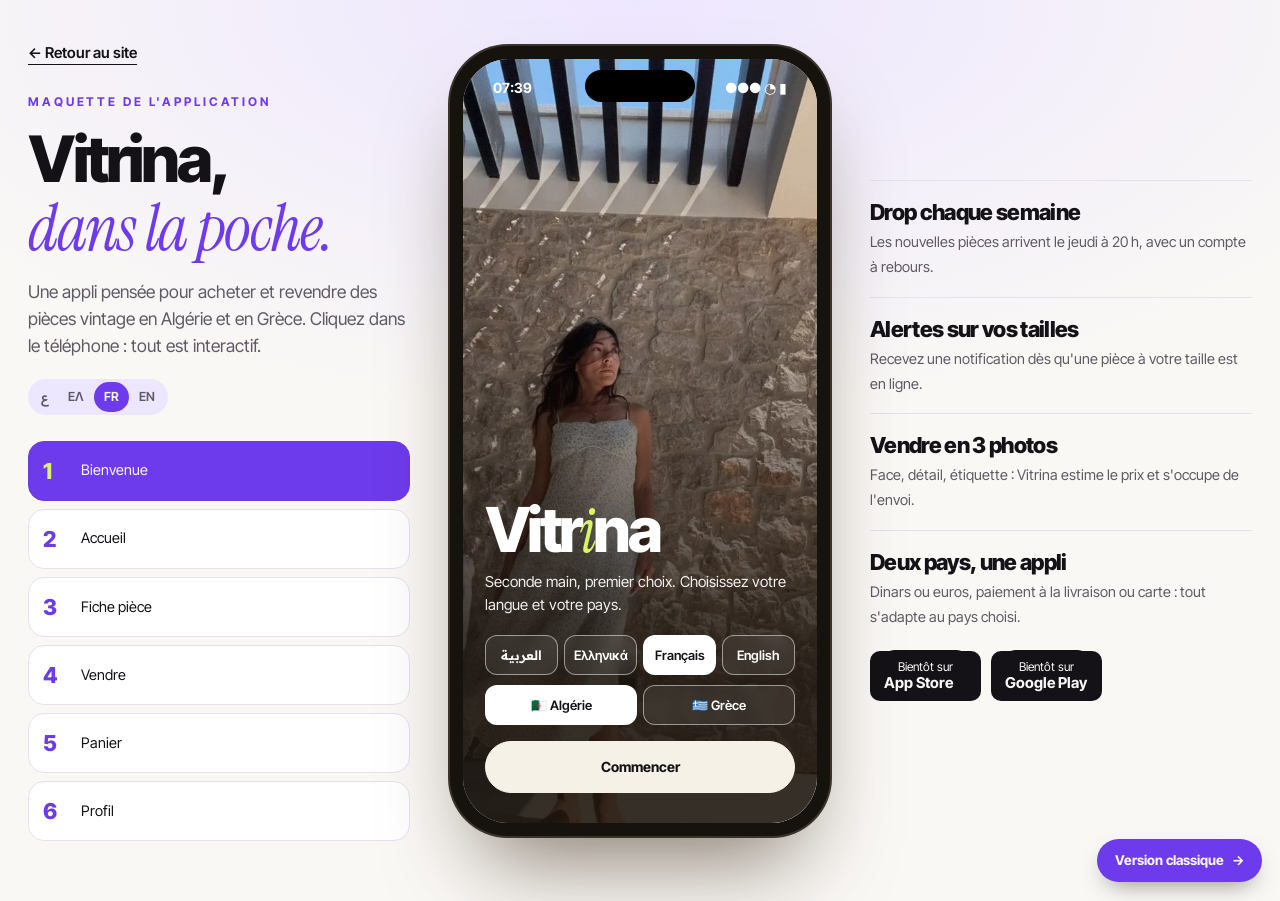
==== moderne/app.html @ cbef9b23 "Vitrina : version moderne (/moderne) + bouton de bascule entre les versions Co-Authored-By: Claude O" ====
<!doctype html>
<html lang="fr"><head><meta charset="utf-8"><meta name="viewport" content="width=device-width,initial-scale=1">
<title>Vitrina</title><meta name="robots" content="noindex,nofollow">
<link rel="icon" href="../img/favicon.svg">
<link rel="preconnect" href="https://fonts.googleapis.com"><link rel="preconnect" href="https://fonts.gstatic.com" crossorigin>
<link href="https://fonts.googleapis.com/css2?family=Inter+Tight:ital,wght@0,400..800;1,400..800&family=Instrument+Serif:ital@0;1&family=Readex+Pro:wght@300..700&family=EB+Garamond:ital,wght@0,400..600;1,400..600&family=Manrope:wght@400..700&family=IBM+Plex+Sans+Arabic:wght@400;500;600;700&family=Noto+Naskh+Arabic:wght@400..600&display=swap" rel="stylesheet">
<link rel="stylesheet" href="../assets/style.css"><link rel="stylesheet" href="../assets/app.css"><link rel="stylesheet" href="../assets/v2-app.css">
</head><body data-base="../">
<div class="appage">
 <div class="side">
  <a href="index.html" class="link" data-a="back_site"></a>
  <div class="kicker" style="margin-top:28px" data-a="t_kick"></div>
  <h1><span data-a="t_h1a"></span><br><em data-a="t_h1b"></em></h1>
  <p class="lead" data-a="t_sub"></p>
  <div class="seg lgs" style="display:inline-flex;margin-top:20px"><button data-l="ar">ع</button><button data-l="el">ΕΛ</button><button data-l="fr">FR</button><button data-l="en">EN</button></div>
  <div class="screens" id="scrlist"></div>
 </div>
 <div class="phone"><div class="scr2"><div class="sbar" id="sbar"><span id="clk">20:14</span><span>●●● ◔ ▮</span></div><div class="view" id="view"></div><div class="tabs" id="tabs"></div></div></div>
 <div class="side right">
  <ul class="feat">
   <li><b data-a="f1"></b><span data-a="f1d"></span></li>
   <li><b data-a="f2"></b><span data-a="f2d"></span></li>
   <li><b data-a="f3"></b><span data-a="f3d"></span></li>
   <li><b data-a="f4"></b><span data-a="f4d"></span></li>
  </ul>
  <div class="store"><span><span data-a="soon"></span><b>App Store</b></span><span><span data-a="soon"></span><b>Google Play</b></span></div>
 </div>
</div>
<a class="vswitch" href="../app.html">Version classique <span class="arrow">→</span></a>
<script src="../assets/produits.js"></script><script src="../assets/i18n.js"></script><script src="../assets/app.js"></script>
</body></html>
---- assets/style.css ----
:root{
  --paper:#F6F1E7; --paper2:#EFE7D8; --card:#FBF8F2; --ink:#221C17; --ink2:#5B5148; --line:#D8CCB8;
  --olive:#4C5B33; --olive2:#6E7F4E; --bord:#7B2333; --bord2:#9C3446; --blush:#EAD2C8; --tape:rgba(232,220,196,.82);
  --serif:"EB Garamond", "Noto Naskh Arabic", Georgia, serif;
  --sans:"Manrope", "IBM Plex Sans Arabic", system-ui, sans-serif;
  --r:4px;
}
*{box-sizing:border-box;margin:0;padding:0}
html{scroll-behavior:smooth}
body{background:var(--paper);color:var(--ink);font-family:var(--sans);font-size:16px;line-height:1.55;-webkit-font-smoothing:antialiased;overflow-x:hidden}
html[lang=ar] body{--serif:"Noto Naskh Arabic","EB Garamond",serif;--sans:"IBM Plex Sans Arabic","Manrope",sans-serif;font-size:17px}
img{display:block;max-width:100%;-webkit-user-drag:none;user-select:none}
a{color:inherit;text-decoration:none}
button,input,select,textarea{font:inherit;color:inherit}
.wrap{max-width:1240px;margin:0 auto;padding:0 28px}
@media(max-width:640px){.wrap{padding:0 16px}}

/* grain */
body:before{content:"";position:fixed;inset:0;pointer-events:none;z-index:100;opacity:.35;mix-blend-mode:multiply;
background-image:url("data:image/svg+xml,%3Csvg xmlns='http://www.w3.org/2000/svg' width='140' height='140'%3E%3Cfilter id='n'%3E%3CfeTurbulence type='fractalNoise' baseFrequency='.9' numOctaves='2' stitchTiles='stitch'/%3E%3CfeColorMatrix values='0 0 0 0 .45 0 0 0 0 .38 0 0 0 0 .3 0 0 0 .09 0'/%3E%3C/filter%3E%3Crect width='100%25' height='100%25' filter='url(%23n)'/%3E%3C/svg%3E")}

/* ---------- top bar ---------- */
.ribbon{background:var(--olive);color:#F3EEDF;font-size:12.5px;letter-spacing:.06em;text-align:center;padding:7px 12px}
.ribbon b{font-weight:600}
header.top{position:sticky;top:0;z-index:50;background:rgba(246,241,231,.94);backdrop-filter:blur(10px);border-bottom:1px solid var(--line)}
.top .wrap{display:flex;align-items:center;gap:22px;height:72px}
.logo{display:flex;flex-direction:column;line-height:1}
.logo .w{font-family:"EB Garamond",serif;font-style:italic;font-size:34px;letter-spacing:-.01em;color:var(--ink)}
.logo .w i{color:var(--bord);font-style:italic}
.logo .s{font-size:9.5px;letter-spacing:.32em;text-transform:uppercase;color:var(--ink2);margin-top:3px;font-family:"Manrope",sans-serif}
nav.main{display:flex;gap:26px;margin-inline-start:18px}
nav.main a{font-size:14.5px;font-weight:500;position:relative;padding:4px 0}
nav.main a.on:after,nav.main a:hover:after{content:"";position:absolute;left:0;right:0;bottom:-2px;height:1.5px;background:var(--bord)}
.tools{margin-inline-start:auto;display:flex;align-items:center;gap:10px}
.seg{display:flex;border:1px solid var(--line);border-radius:99px;padding:3px;background:var(--card)}
.seg button{border:0;background:none;padding:5px 10px;border-radius:99px;font-size:12.5px;font-weight:600;cursor:pointer;color:var(--ink2);white-space:nowrap}
.seg button.on{background:var(--ink);color:var(--paper)}
.cartbtn{position:relative;display:flex;align-items:center;gap:8px;border:1px solid var(--ink);border-radius:99px;padding:8px 14px;font-size:14px;font-weight:600}
.cartbtn .n{background:var(--bord);color:#fff;min-width:20px;height:20px;border-radius:99px;font-size:11.5px;display:grid;place-items:center;padding:0 5px}
.burger{display:none;background:none;border:0;width:40px;height:40px;cursor:pointer}
.burger span{display:block;height:1.5px;background:var(--ink);margin:6px 8px}
@media(max-width:980px){
  nav.main{display:none;position:absolute;top:72px;left:0;right:0;background:var(--paper);flex-direction:column;gap:0;margin:0;border-bottom:1px solid var(--line)}
  nav.main.open{display:flex}
  nav.main a{padding:14px 28px;border-top:1px solid var(--line)}
  nav.main a:after{display:none}
  .burger{display:block}
  .tools .seg.lang{display:none}
}
@media(max-width:640px){
  .top .wrap{gap:8px;height:64px}
  nav.main{top:64px}
  .logo .w{font-size:28px}
  .logo .s{display:none}
  .cartbtn .lbl{display:none}
  .cartbtn{padding:7px 10px}
  .seg button{padding:5px 8px}
}
.langbar{display:none}
@media(max-width:980px){.langbar{display:flex;justify-content:center;gap:6px;padding:10px;border-bottom:1px solid var(--line);background:var(--paper2)}}

/* ---------- type ---------- */
.kicker{font-size:12px;letter-spacing:.24em;text-transform:uppercase;color:var(--olive);font-weight:700}
html[lang=ar] .kicker{letter-spacing:0;font-size:14px}
h1,h2,h3{font-family:var(--serif);font-weight:500;letter-spacing:-.015em;line-height:1.05}
h2{font-size:clamp(34px,4.6vw,56px)}
h2 em,h1 em{font-style:italic;color:var(--bord)}
.lead{color:var(--ink2);font-size:17.5px;max-width:56ch}
.btn{display:inline-flex;align-items:center;gap:10px;background:var(--ink);color:var(--paper);border:1px solid var(--ink);padding:14px 24px;border-radius:99px;font-weight:600;font-size:15px;cursor:pointer;transition:.25s}
.btn:hover{background:var(--bord);border-color:var(--bord)}
.btn.ghost{background:transparent;color:var(--ink)}
.btn.ghost:hover{background:var(--ink);color:var(--paper)}
.btn.olive{background:var(--olive);border-color:var(--olive)}
.arrow{display:inline-block;transition:.25s}
html[dir=rtl] .arrow{transform:scaleX(-1)}
.btn:hover .arrow{translate:4px 0}
html[dir=rtl] .btn:hover .arrow{translate:-4px 0}

/* ---------- hero ---------- */
.hero{padding:56px 0 40px;position:relative}
.hero .wrap{display:grid;grid-template-columns:1.05fr 1fr;gap:40px;align-items:center}
.hero h1{font-size:clamp(52px,7.4vw,104px);margin:18px 0 22px}
.hero h1 .l2{display:block;font-style:italic;color:var(--bord);padding-inline-start:.6em}
.hero .lead{margin-bottom:30px}
.hero .ctas{display:flex;gap:12px;flex-wrap:wrap}
.stats{display:flex;gap:34px;margin-top:44px;padding-top:24px;border-top:1px solid var(--line)}
.stats b{font-family:var(--serif);font-size:38px;font-weight:500;display:block;line-height:1}
.stats span{font-size:13px;color:var(--ink2)}
.collage{position:relative;height:620px}
.ph{position:absolute;background:#fff;padding:10px 10px 38px;box-shadow:0 18px 40px -18px rgba(60,40,20,.45);transition:transform .6s cubic-bezier(.2,.7,.2,1)}
.ph img{width:100%;height:100%;object-fit:cover}
.ph .cap{position:absolute;bottom:9px;left:12px;right:12px;font-family:"EB Garamond",serif;font-style:italic;font-size:17px;color:var(--ink2)}
.ph:before{content:"";position:absolute;top:-12px;left:50%;width:92px;height:26px;margin-left:-46px;background:var(--tape);transform:rotate(-3deg);box-shadow:0 1px 2px rgba(0,0,0,.08)}
.ph.a{width:56%;height:78%;left:4%;top:4%;transform:rotate(-4deg);z-index:2}
.ph.b{width:46%;height:60%;right:0;top:0;transform:rotate(5deg)}
.ph.c{width:44%;height:52%;right:8%;bottom:0;transform:rotate(-2deg);z-index:3}
.collage:hover .ph.a{transform:rotate(-6deg) translateY(-6px)}
.collage:hover .ph.b{transform:rotate(7deg) translateX(6px)}
.stamp{position:absolute;left:46%;bottom:6%;z-index:4;width:118px;height:118px;border-radius:50%;background:var(--bord);color:#F6EADF;display:grid;place-items:center;text-align:center;font-family:"EB Garamond",serif;font-style:italic;font-size:17px;line-height:1.1;transform:rotate(-12deg);animation:spin 18s linear infinite}
@keyframes spin{to{transform:rotate(348deg)}}
@media(max-width:900px){
  .hero .wrap{grid-template-columns:1fr}
  .collage{height:440px;order:-1}
  .stats{gap:20px}
  .stats b{font-size:30px}
}
@media(max-width:520px){.collage{height:360px}.stamp{width:90px;height:90px;font-size:14px}}

/* marquee */
.marquee{border-block:1px solid var(--ink);overflow:hidden;background:var(--paper2);direction:ltr}
.marquee .t{display:flex;gap:46px;white-space:nowrap;padding:14px 0;animation:mq 34s linear infinite;width:max-content;font-family:"EB Garamond",serif;font-size:24px;font-style:italic}
.marquee .t span:nth-child(even){color:var(--bord)}
@keyframes mq{to{transform:translateX(-50%)}}

/* sections */
section.s{padding:84px 0}
.shead{display:flex;align-items:end;justify-content:space-between;gap:20px;margin-bottom:36px;flex-wrap:wrap}
.shead .kicker{margin-bottom:10px}
.link{font-weight:600;border-bottom:1.5px solid var(--ink);padding-bottom:2px;font-size:15px}
.link:hover{color:var(--bord);border-color:var(--bord)}

/* products */
.grid{display:grid;grid-template-columns:repeat(4,1fr);gap:28px 22px}
@media(max-width:1000px){.grid{grid-template-columns:repeat(3,1fr)}}
@media(max-width:700px){.grid{grid-template-columns:repeat(2,1fr);gap:22px 12px}.pc .meta{flex-direction:column;gap:2px}.pc .pr{font-size:18px}.pc h3{font-size:14px}}
.pc{display:block;position:relative}
.pc .im{aspect-ratio:3/4;overflow:hidden;background:var(--paper2);border-radius:var(--r);position:relative}
.pc .im img{width:100%;height:100%;object-fit:cover;transition:transform .8s cubic-bezier(.2,.7,.2,1)}
.pc:hover .im img{transform:scale(1.045)}
.pc .tag{position:absolute;top:10px;inset-inline-start:10px;background:var(--card);font-size:11px;font-weight:700;letter-spacing:.08em;text-transform:uppercase;padding:5px 9px;border-radius:99px}
html[lang=ar] .pc .tag{letter-spacing:0}
.pc .tag.n{background:var(--olive);color:#fff}
.pc .quick{position:absolute;bottom:10px;inset-inline-end:10px;width:40px;height:40px;border-radius:50%;background:var(--ink);color:#fff;border:0;display:grid;place-items:center;font-size:20px;cursor:pointer;opacity:0;transform:translateY(8px);transition:.3s}
.pc:hover .quick{opacity:1;transform:none}
@media(hover:none){.pc .quick{opacity:1;transform:none}}
.pc .quick.ok{background:var(--olive)}
.pc .meta{display:flex;justify-content:space-between;gap:10px;margin-top:12px;align-items:baseline}
.pc h3{font-family:var(--sans);font-weight:500;font-size:15px;line-height:1.3;letter-spacing:0}
.pc .sz{font-size:12.5px;color:var(--ink2);margin-top:3px}
.pc .pr{font-family:var(--serif);font-size:20px;white-space:nowrap;font-weight:500}
.pc.sold .im:after{content:attr(data-sold);position:absolute;inset:0;background:rgba(246,241,231,.6);display:grid;place-items:center;font-family:var(--serif);font-size:26px;font-style:italic}

/* categories */
.cats{display:grid;grid-template-columns:repeat(5,1fr);gap:14px}
.cat{position:relative;aspect-ratio:3/4.2;overflow:hidden;border-radius:var(--r);display:block}
.cat img{width:100%;height:100%;object-fit:cover;transition:transform .8s}
.cat:hover img{transform:scale(1.06)}
.cat:after{content:"";position:absolute;inset:0;background:linear-gradient(180deg,transparent 45%,rgba(25,18,12,.68))}
.cat span{position:absolute;bottom:16px;left:16px;right:16px;z-index:2;color:#fff;font-family:var(--serif);font-size:25px;line-height:1.05}
.cat small{display:block;font-family:var(--sans);font-size:12px;opacity:.85;margin-top:4px}
@media(max-width:900px){.cats{grid-template-columns:repeat(3,1fr)}}
@media(max-width:560px){.cats{grid-template-columns:repeat(2,1fr)}.cat span{font-size:21px}}

/* how */
.how{background:var(--card);border-block:1px solid var(--line)}
.steps{display:grid;grid-template-columns:repeat(3,1fr);gap:0}
.step{padding:30px 30px 34px;border-inline-start:1px solid var(--line)}
.step:first-child{border:0}
.step .no{font-family:"EB Garamond",serif;font-style:italic;font-size:64px;color:var(--bord);line-height:.9}
.step h3{font-size:28px;margin:16px 0 10px}
.step p{color:var(--ink2);font-size:15.5px}
@media(max-width:800px){.steps{grid-template-columns:1fr}.step{border:0;border-top:1px solid var(--line);padding:26px 0}.step:first-child{border:0}}

/* two shores */
.shores{display:grid;grid-template-columns:1fr 1fr;gap:20px;margin-top:40px}
.shore{border:1px solid var(--ink);border-radius:var(--r);padding:30px;display:flex;flex-direction:column;gap:12px;position:relative;overflow:hidden;background:var(--card);cursor:pointer;transition:.3s;text-align:start}
.shore:hover{transform:translateY(-3px);box-shadow:0 14px 30px -16px rgba(60,40,20,.4)}
.shore .fl{font-size:44px;line-height:1}
.shore h3{font-size:40px}
.shore p{color:var(--ink2)}
.shore.on{background:var(--ink);color:var(--paper)}
.shore.on p{color:#CFC5B5}
.shore .pick{margin-top:auto;font-weight:700;font-size:14px}
@media(max-width:700px){.shores{grid-template-columns:1fr}.shore h3{font-size:32px}}

/* editorial band */
.band{display:grid;grid-template-columns:1fr 1fr;min-height:560px;background:var(--olive);color:#F3EEDF}
.band .im{position:relative;overflow:hidden}
.band .im img{width:100%;height:100%;object-fit:cover}
.band .tx{padding:70px 64px;display:flex;flex-direction:column;justify-content:center;gap:20px}
.band .kicker{color:#CBD6AE}
.band h2 em{color:#F0C9B7}
.band .lead{color:#E3E2CF}
.band .btn{background:#F3EEDF;color:var(--ink);border-color:#F3EEDF;align-self:flex-start}
.band .btn:hover{background:var(--bord);color:#fff;border-color:var(--bord)}
@media(max-width:860px){.band{grid-template-columns:1fr}.band .im{height:420px}.band .tx{padding:44px 20px}}

/* app teaser */
.appt{display:grid;grid-template-columns:1.1fr .9fr;gap:40px;align-items:center}
.phones{position:relative;height:560px}
.mini{position:absolute;width:250px;height:520px;border-radius:40px;background:#1c1915;padding:10px;box-shadow:0 30px 60px -24px rgba(40,25,10,.55)}
.mini .scr{width:100%;height:100%;border-radius:31px;overflow:hidden;background:var(--paper);position:relative}
.mini.one{left:6%;top:30px;transform:rotate(-6deg)}
.mini.two{left:42%;top:0;transform:rotate(5deg)}
.mini .scr img{width:100%;height:62%;object-fit:cover}
.mini .bar{padding:12px 14px}
.mini .bar b{font-family:"EB Garamond",serif;font-style:italic;font-size:24px}
.mini .bar p{font-size:11px;color:var(--ink2)}
.mini .chip{display:inline-block;background:var(--bord);color:#fff;font-size:10px;padding:4px 8px;border-radius:99px;margin-top:8px}
@media(max-width:900px){.appt{grid-template-columns:1fr}.phones{height:460px;order:-1}.mini{width:200px;height:420px}.mini.two{left:44%}}
@media(max-width:480px){.mini{width:170px;height:360px}.mini.one{left:0}.mini.two{left:40%}}

/* tiktok strip */
.strip{display:grid;grid-template-columns:repeat(6,1fr);gap:8px}
.strip a{aspect-ratio:9/14;overflow:hidden;border-radius:var(--r);position:relative}
.strip img{width:100%;height:100%;object-fit:cover;transition:.6s}
.strip a:hover img{transform:scale(1.06)}
.strip a:after{content:"▶";position:absolute;top:8px;inset-inline-end:10px;color:#fff;font-size:12px;text-shadow:0 1px 4px rgba(0,0,0,.5)}
@media(max-width:800px){.strip{grid-template-columns:repeat(3,1fr)}}

/* footer */
footer{background:var(--ink);color:#D9CFBF;padding:64px 0 28px;margin-top:0}
footer .cols{display:grid;grid-template-columns:1.6fr 1fr 1fr 1fr;gap:30px}
footer .logo .w{color:#F6F1E7}
footer .logo .w i{color:#E9A9A0}
footer .logo .s{color:#A99F90}
footer h4{font-size:12px;letter-spacing:.2em;text-transform:uppercase;color:#A99F90;margin-bottom:14px;font-weight:700}
html[lang=ar] footer h4{letter-spacing:0;font-size:14px}
footer ul{list-style:none;display:grid;gap:8px;font-size:15px}
footer a:hover{color:#fff}
footer .tag{margin-top:16px;max-width:36ch;font-size:15px}
footer .bot{border-top:1px solid #3d352d;margin-top:44px;padding-top:20px;display:flex;justify-content:space-between;gap:12px;font-size:13px;color:#A99F90;flex-wrap:wrap}
@media(max-width:800px){footer .cols{grid-template-columns:1fr 1fr}}

/* page head */
.phead{padding:54px 0 30px;border-bottom:1px solid var(--line)}
.phead h1{font-size:clamp(46px,6vw,80px);margin:12px 0 12px}
.crumbs{font-size:13px;color:var(--ink2)}
.crumbs a:hover{color:var(--bord)}

/* shop filters */
.shop{display:grid;grid-template-columns:240px 1fr;gap:40px;padding:36px 0 90px}
.filters{position:sticky;top:96px;align-self:start;display:grid;gap:26px}
.fg h4{font-size:12px;letter-spacing:.18em;text-transform:uppercase;margin-bottom:10px;color:var(--ink2);font-weight:700}
html[lang=ar] .fg h4{letter-spacing:0;font-size:14px}
.chips{display:flex;flex-wrap:wrap;gap:7px}
.chip{border:1px solid var(--line);background:var(--card);padding:7px 13px;border-radius:99px;font-size:13.5px;cursor:pointer;transition:.2s}
.chip:hover{border-color:var(--ink)}
.chip.on{background:var(--ink);color:var(--paper);border-color:var(--ink)}
.bar2{display:flex;justify-content:space-between;align-items:center;margin-bottom:22px;gap:12px;flex-wrap:wrap}
.bar2 .cnt{font-family:var(--serif);font-size:22px}
select.sel{border:1px solid var(--line);background:var(--card);padding:9px 14px;border-radius:99px;font-size:14px}
.empty{padding:60px 0;text-align:center;color:var(--ink2);font-family:var(--serif);font-size:24px}
@media(max-width:860px){.shop{grid-template-columns:1fr;gap:20px}.filters{position:static;display:flex;overflow-x:auto;gap:18px;padding-bottom:4px}.fg{min-width:max-content}.chips{flex-wrap:nowrap}}

/* product page */
.pp{display:grid;grid-template-columns:1.1fr .9fr;gap:56px;padding:34px 0 80px}
.gal{display:grid;gap:12px}
.gal .main{aspect-ratio:3/4;border-radius:var(--r);overflow:hidden;background:var(--paper2);cursor:zoom-in}
.gal .main img{width:100%;height:100%;object-fit:cover;transition:transform .3s}
.gal .main.z img{transform:scale(1.8);cursor:zoom-out}
.gal .th{display:flex;gap:10px}
.gal .th button{width:76px;aspect-ratio:3/4;border-radius:var(--r);overflow:hidden;border:2px solid transparent;cursor:pointer;padding:0;background:none}
.gal .th button.on{border-color:var(--ink)}
.gal .th img{width:100%;height:100%;object-fit:cover}
.info{position:sticky;top:100px;align-self:start}
.info h1{font-size:clamp(36px,4vw,54px);margin:14px 0 16px}
.info .price{font-family:var(--serif);font-size:38px;margin-bottom:22px;display:flex;align-items:baseline;gap:12px}
.info .price small{font-family:var(--sans);font-size:13px;color:var(--ink2)}
.specs{display:grid;grid-template-columns:1fr 1fr;border:1px solid var(--line);border-radius:var(--r);margin-bottom:22px;background:var(--card)}
.specs div{padding:14px 16px;border-bottom:1px solid var(--line)}
.specs div:nth-child(odd){border-inline-end:1px solid var(--line)}
.specs div:nth-last-child(-n+2){border-bottom:0}
.specs span{display:block;font-size:12px;color:var(--ink2)}
.specs b{font-weight:600}
.uniq{display:flex;align-items:center;gap:10px;font-size:14px;color:var(--bord);font-weight:600;margin-bottom:18px}
.uniq:before{content:"";width:8px;height:8px;border-radius:50%;background:var(--bord);animation:pulse 1.6s infinite}
@keyframes pulse{50%{opacity:.25}}
.info .btn{width:100%;justify-content:center;padding:17px}
.assure{list-style:none;margin-top:24px;display:grid;gap:12px;font-size:14.5px}
.assure li{display:flex;gap:12px;align-items:center}
.assure i{width:30px;height:30px;border-radius:50%;background:var(--paper2);display:grid;place-items:center;font-style:normal;flex:none}
@media(max-width:900px){.pp{grid-template-columns:1fr;gap:26px}.info{position:static}}

/* cart */
.cart{display:grid;grid-template-columns:1.2fr .8fr;gap:44px;padding:36px 0 90px}
.line{display:grid;grid-template-columns:96px 1fr auto;gap:18px;padding:18px 0;border-bottom:1px solid var(--line);align-items:center}
.line img{width:96px;aspect-ratio:3/4;object-fit:cover;border-radius:var(--r)}
.line h3{font-family:var(--sans);font-size:16px;font-weight:600;letter-spacing:0}
.line .sm{font-size:13px;color:var(--ink2)}
.line .rm{background:none;border:0;font-size:13px;text-decoration:underline;color:var(--ink2);cursor:pointer;margin-top:6px}
.line .pr{font-family:var(--serif);font-size:22px}
.sum{background:var(--card);border:1px solid var(--line);border-radius:var(--r);padding:26px;align-self:start;position:sticky;top:100px}
.sum h2{font-size:30px;margin-bottom:16px}
.row{display:flex;justify-content:space-between;padding:8px 0;font-size:15px}
.row.t{border-top:1px solid var(--line);margin-top:8px;padding-top:14px;font-family:var(--serif);font-size:26px}
.form{display:grid;gap:12px;margin-top:20px}
.form label{font-size:12.5px;font-weight:600;color:var(--ink2);display:grid;gap:5px}
.form input,.form select,.form textarea{border:1px solid var(--line);background:var(--paper);border-radius:var(--r);padding:12px 13px;font-size:15px;width:100%}
.form input:focus,.form select:focus,.form textarea:focus{outline:2px solid var(--olive);outline-offset:-1px}
.pays{display:grid;grid-template-columns:1fr 1fr;gap:8px}
.pays label{border:1px solid var(--line);border-radius:var(--r);padding:12px;display:flex;gap:8px;align-items:center;font-size:14px;color:var(--ink);cursor:pointer;background:var(--paper)}
.pays input{width:auto}
.ok{text-align:center;padding:70px 20px}
.ok .big{font-family:"EB Garamond",serif;font-style:italic;font-size:90px;color:var(--olive);line-height:1}
@media(max-width:900px){.cart{grid-template-columns:1fr}.sum{position:static}}

/* sell */
.sell{display:grid;grid-template-columns:1fr 1fr;gap:50px;padding:40px 0 90px}
.sell .im{border-radius:var(--r);overflow:hidden;aspect-ratio:4/5}
.sell .im img{width:100%;height:100%;object-fit:cover}
.drop{border:1.5px dashed var(--ink2);border-radius:var(--r);padding:20px;text-align:center;cursor:pointer;background:var(--paper);font-size:14px;color:var(--ink2)}
.prev{display:flex;gap:8px;flex-wrap:wrap;margin-top:8px}
.prev img{width:70px;height:90px;object-fit:cover;border-radius:3px}
@media(max-width:860px){.sell{grid-template-columns:1fr}}

/* reveal */
.rv{opacity:0;transform:translateY(26px);transition:opacity .9s ease,transform .9s cubic-bezier(.2,.7,.2,1)}
.rv.in{opacity:1;transform:none}
@media(prefers-reduced-motion:reduce){.rv{opacity:1;transform:none}.marquee .t,.stamp{animation:none}}

/* toast */
.toast{position:fixed;bottom:24px;left:50%;transform:translate(-50%,30px);background:var(--ink);color:var(--paper);padding:13px 20px;border-radius:99px;font-size:14px;opacity:0;transition:.35s;z-index:200;display:flex;gap:14px;align-items:center;white-space:nowrap}
.toast.on{opacity:1;transform:translate(-50%,0)}
.toast a{text-decoration:underline;font-weight:700}

.vswitch{position:fixed;bottom:18px;inset-inline-end:18px;z-index:90;background:var(--ink);color:var(--paper);padding:11px 18px;border-radius:99px;font-size:13.5px;font-weight:700;box-shadow:0 10px 24px -10px rgba(0,0,0,.5);display:flex;gap:8px;align-items:center;transition:.25s}
.vswitch:hover{background:var(--bord)}

html,body{overflow-x:clip}
@media(max-width:640px){.vswitch{bottom:12px;inset-inline-end:12px;padding:9px 14px;font-size:12px}}
---- assets/app.css ----
.appage{min-height:100vh;display:grid;grid-template-columns:1fr auto 1fr;gap:40px;align-items:center;padding:40px 28px 60px;max-width:1300px;margin:0 auto}
.appage .side h1{font-size:clamp(44px,5vw,72px);margin:14px 0 16px}
.appage .side h1 em{font-style:italic;color:var(--bord)}
.screens{display:grid;gap:8px;margin-top:26px}
.screens button{display:flex;gap:12px;align-items:center;text-align:start;border:1px solid var(--line);background:var(--card);border-radius:12px;padding:12px 14px;cursor:pointer;font-size:14.5px;transition:.2s}
.screens button b{font-family:"EB Garamond",serif;font-style:italic;font-size:22px;color:var(--bord);width:26px}
.screens button.on{background:var(--ink);color:var(--paper);border-color:var(--ink)}
.screens button.on b{color:#E9A9A0}
.feat{list-style:none;display:grid;gap:18px}
.feat li{border-top:1px solid var(--line);padding-top:14px}
.feat b{display:block;font-family:var(--serif);font-size:24px;font-weight:500}
.feat span{color:var(--ink2);font-size:14.5px}
.store{display:flex;gap:10px;margin-top:22px;flex-wrap:wrap}
.store span{background:var(--ink);color:var(--paper);border-radius:10px;padding:9px 14px;font-size:12px;line-height:1.2}
.store span b{display:block;font-size:15px}
@media(max-width:1100px){.appage{grid-template-columns:1fr;justify-items:center}.appage .side{max-width:560px;width:100%}.appage .right{order:3}}

/* phone */
.phone{width:380px;height:790px;border-radius:58px;background:#16130f;padding:13px;box-shadow:0 0 0 2px #3a332b,0 50px 90px -30px rgba(50,30,10,.6);position:relative}
.phone:before{content:"";position:absolute;top:24px;left:50%;transform:translateX(-50%);width:110px;height:32px;background:#000;border-radius:20px;z-index:20}
.scr2{width:100%;height:100%;border-radius:46px;overflow:hidden;background:var(--paper);position:relative;display:flex;flex-direction:column}
@media(max-width:420px){.phone{width:340px;height:710px;border-radius:50px;padding:11px}.scr2{border-radius:40px}}
.sbar{height:50px;flex:none;display:flex;justify-content:space-between;align-items:center;padding:8px 30px 0;font-size:14px;font-weight:700;direction:ltr}
.view{flex:1;overflow-y:auto;overflow-x:hidden;scrollbar-width:none;position:relative}
.view::-webkit-scrollbar{display:none}
.tabs{flex:none;display:grid;grid-template-columns:repeat(5,1fr);border-top:1px solid var(--line);background:var(--card);padding:8px 6px 22px}
.tabs button{background:none;border:0;display:grid;justify-items:center;gap:2px;font-size:10.5px;color:var(--ink2);cursor:pointer}
.tabs button i{font-style:normal;font-size:19px;line-height:1.2}
.tabs button.on{color:var(--ink);font-weight:700}
.tabs .plus i{width:44px;height:44px;border-radius:50%;background:var(--bord);color:#fff;display:grid;place-items:center;font-size:24px;margin-top:-18px;box-shadow:0 8px 16px -6px rgba(123,35,51,.6)}
.scrn{animation:fadein .35s ease}
@keyframes fadein{from{opacity:0;transform:translateY(10px)}}
.pad{padding:6px 18px 24px}
.apph{display:flex;justify-content:space-between;align-items:center;padding:4px 18px 10px}
.apph .w{font-family:"EB Garamond",serif;font-style:italic;font-size:30px}
.apph .w i{color:var(--bord)}
.ic{width:38px;height:38px;border-radius:50%;border:1px solid var(--line);background:var(--card);display:grid;place-items:center;font-size:16px;cursor:pointer;position:relative}
.ic .d{position:absolute;top:-2px;inset-inline-end:-2px;background:var(--bord);color:#fff;font-size:10px;border-radius:99px;min-width:17px;height:17px;display:grid;place-items:center;padding:0 4px}
.search{margin:0 18px 14px;display:flex;align-items:center;gap:8px;border:1px solid var(--line);background:var(--card);border-radius:14px;padding:11px 14px;font-size:13.5px;color:var(--ink2)}
.stories{display:flex;gap:12px;overflow-x:auto;padding:0 18px 14px;scrollbar-width:none}
.stories::-webkit-scrollbar{display:none}
.story{flex:none;display:grid;justify-items:center;gap:5px;font-size:11px;cursor:pointer;background:none;border:0}
.story span.r{width:62px;height:62px;border-radius:50%;padding:2.5px;background:conic-gradient(var(--bord),var(--olive),#D9A441,var(--bord))}
.story img{width:100%;height:100%;border-radius:50%;object-fit:cover;border:2.5px solid var(--paper)}
.dropb{margin:4px 18px 18px;border-radius:22px;overflow:hidden;position:relative;height:210px;cursor:pointer}
.dropb img{width:100%;height:100%;object-fit:cover;object-position:50% 25%}
.dropb:after{content:"";position:absolute;inset:0;background:linear-gradient(180deg,transparent 30%,rgba(20,14,8,.75))}
.dropb .tx{position:absolute;bottom:16px;left:18px;right:18px;z-index:2;color:#fff}
.dropb .tx small{font-size:10.5px;letter-spacing:.2em;text-transform:uppercase;opacity:.9}
.dropb .tx b{display:block;font-family:"EB Garamond",serif;font-style:italic;font-weight:500;font-size:30px;line-height:1.05;margin-top:2px}
.dropb .cd{position:absolute;top:14px;inset-inline-end:14px;z-index:2;background:rgba(246,241,231,.92);border-radius:99px;font-size:11px;font-weight:700;padding:5px 10px;direction:ltr}
.sec{display:flex;justify-content:space-between;align-items:baseline;padding:0 18px 10px}
.sec h3{font-family:"EB Garamond",serif;font-size:24px;font-weight:500}
html[lang=ar] .sec h3{font-family:var(--serif)}
.sec a{font-size:12px;font-weight:700;text-decoration:underline;cursor:pointer}
.g2{display:grid;grid-template-columns:1fr 1fr;gap:14px 10px;padding:0 18px 20px}
.it{cursor:pointer;position:relative}
.it .im{aspect-ratio:3/4;border-radius:14px;overflow:hidden;background:var(--paper2)}
.it img{width:100%;height:100%;object-fit:cover}
.it h4{font-size:12.5px;font-weight:600;margin-top:7px;line-height:1.25;font-family:var(--sans);white-space:nowrap;overflow:hidden;text-overflow:ellipsis}
.it .p{font-size:13px;color:var(--ink2);display:flex;justify-content:space-between}
.it .p b{color:var(--ink)}
.heart{position:absolute;top:8px;inset-inline-end:8px;width:30px;height:30px;border-radius:50%;background:rgba(251,248,242,.92);border:0;display:grid;place-items:center;font-size:14px;cursor:pointer}
.heart.on{color:var(--bord)}
.hs{display:flex;gap:10px;overflow-x:auto;padding:0 18px 18px;scrollbar-width:none}
.hs::-webkit-scrollbar{display:none}
.hs .it{flex:none;width:132px}
/* product screen */
.pimg{position:relative;height:440px}
.pimg img{width:100%;height:100%;object-fit:cover}
.pimg .back{position:absolute;top:10px;inset-inline-start:14px}
.pimg .heart{top:10px;inset-inline-end:14px;width:38px;height:38px}
.pimg .dots{position:absolute;bottom:14px;left:0;right:0;display:flex;justify-content:center;gap:5px}
.pimg .dots i{width:6px;height:6px;border-radius:50%;background:rgba(255,255,255,.6)}
.pimg .dots i:first-child{background:#fff;width:16px;border-radius:9px}
.pbody{background:var(--paper);border-radius:24px 24px 0 0;margin-top:-22px;position:relative;padding:20px 18px 24px}
.pbody h2{font-size:30px;line-height:1.05}
.pbody .pr{font-family:"EB Garamond",serif;font-size:28px;margin:8px 0 12px}
.pills{display:flex;flex-wrap:wrap;gap:6px;margin-bottom:14px}
.pills span{background:var(--card);border:1px solid var(--line);border-radius:99px;font-size:12px;padding:5px 10px}
.seller{display:flex;align-items:center;gap:10px;border-top:1px solid var(--line);border-bottom:1px solid var(--line);padding:12px 0;margin-bottom:14px}
.seller img{width:42px;height:42px;border-radius:50%;object-fit:cover}
.seller b{display:block;font-size:14px}
.seller small{font-size:12px;color:var(--ink2)}
.seller .ic{margin-inline-start:auto}
.cta2{display:grid;grid-template-columns:1fr 1.4fr;gap:8px}
.abtn{border:1px solid var(--ink);background:var(--ink);color:var(--paper);border-radius:14px;padding:14px;font-weight:700;font-size:14px;cursor:pointer;text-align:center}
.abtn.gh{background:transparent;color:var(--ink)}
.abtn.ok{background:var(--olive);border-color:var(--olive)}
/* sell screen */
.slots{display:grid;grid-template-columns:repeat(3,1fr);gap:8px;margin:14px 0}
.slot{aspect-ratio:3/4;border:1.5px dashed var(--ink2);border-radius:14px;display:grid;place-items:center;text-align:center;font-size:11px;color:var(--ink2);cursor:pointer;overflow:hidden;position:relative;background:var(--card)}
.slot img{position:absolute;inset:0;width:100%;height:100%;object-fit:cover}
.slot i{font-style:normal;font-size:22px;display:block}
.fld{display:grid;gap:4px;font-size:12px;font-weight:600;color:var(--ink2);margin-bottom:10px}
.fld input,.fld select{border:1px solid var(--line);background:var(--card);border-radius:12px;padding:11px 12px;font-size:14px;color:var(--ink)}
.est{background:var(--blush);border-radius:14px;padding:12px 14px;font-size:13px;margin:6px 0 14px}
.est b{font-family:"EB Garamond",serif;font-size:22px;display:block}
/* profile */
.prof{text-align:center;padding:10px 18px 14px}
.prof img{width:84px;height:84px;border-radius:50%;object-fit:cover;margin:0 auto;border:3px solid var(--card);box-shadow:0 6px 16px -8px rgba(0,0,0,.4)}
.prof h3{font-family:"EB Garamond",serif;font-size:28px;font-weight:500;margin-top:8px}
.prof p{font-size:12.5px;color:var(--ink2)}
.kpis{display:grid;grid-template-columns:repeat(3,1fr);margin:14px 18px;border:1px solid var(--line);border-radius:16px;background:var(--card)}
.kpis div{padding:12px 4px;text-align:center}
.kpis div+div{border-inline-start:1px solid var(--line)}
.kpis b{font-family:"EB Garamond",serif;font-size:24px;display:block;line-height:1}
.kpis span{font-size:11px;color:var(--ink2)}
.seg2{display:flex;margin:0 18px 14px;background:var(--paper2);border-radius:12px;padding:3px}
.seg2 button{flex:1;border:0;background:none;padding:9px;border-radius:10px;font-size:13px;font-weight:600;cursor:pointer;color:var(--ink2)}
.seg2 button.on{background:var(--card);color:var(--ink);box-shadow:0 1px 3px rgba(0,0,0,.1)}
.list{margin:0 18px 18px;border:1px solid var(--line);border-radius:16px;background:var(--card)}
.list div{display:flex;justify-content:space-between;padding:13px 14px;font-size:14px}
.list div+div{border-top:1px solid var(--line)}
/* onboarding */
.onb{position:absolute;inset:0;display:flex;flex-direction:column;color:#fff}
.onb>img{position:absolute;inset:0;width:100%;height:100%;object-fit:cover}
.onb:before{content:"";position:absolute;inset:0;background:linear-gradient(180deg,rgba(20,14,8,.05) 25%,rgba(20,14,8,.85) 80%);z-index:1}
.onb .in{position:relative;z-index:2;margin-top:auto;padding:24px 22px 30px}
.onb .w{font-family:"EB Garamond",serif;font-style:italic;font-size:62px;line-height:1}
.onb .w i{color:#F0B8AE}
.onb p{font-size:15px;opacity:.92;margin:8px 0 18px}
.onb .lg{display:grid;grid-template-columns:repeat(4,1fr);gap:6px;margin-bottom:10px}
.onb .lg button,.onb .cn button{border:1px solid rgba(255,255,255,.5);background:rgba(255,255,255,.08);color:#fff;border-radius:12px;padding:9px 0;font-size:13px;font-weight:600;cursor:pointer;backdrop-filter:blur(6px)}
.onb .lg button.on,.onb .cn button.on{background:#fff;color:var(--ink)}
.onb .cn{display:grid;grid-template-columns:1fr 1fr;gap:6px;margin-bottom:16px}
.onb .abtn{background:#F6F1E7;color:var(--ink);border-color:#F6F1E7;width:100%}
.empty2{text-align:center;padding:60px 24px;color:var(--ink2);font-size:14px}
.empty2 b{display:block;font-family:"EB Garamond",serif;font-style:italic;font-size:40px;color:var(--ink)}
.done{position:absolute;inset:0;background:var(--olive);color:#fff;display:grid;place-items:center;text-align:center;padding:30px;z-index:5;animation:fadein .3s}
.done b{font-family:"EB Garamond",serif;font-style:italic;font-size:46px;display:block;line-height:1}
.chipz{display:flex;gap:6px;overflow-x:auto;padding:0 18px 14px;scrollbar-width:none}
.chipz::-webkit-scrollbar{display:none}
.chipz button{flex:none;border:1px solid var(--line);background:var(--card);border-radius:99px;padding:7px 13px;font-size:12.5px;cursor:pointer}
.chipz button.on{background:var(--ink);color:var(--paper);border-color:var(--ink)}
.topbk{display:flex;align-items:center;gap:10px;padding:4px 18px 12px}
.topbk h2{font-size:26px}
---- assets/v2-app.css ----
:root{--paper:#FAF8F5;--paper2:#F1EDFF;--card:#fff;--ink:#141217;--ink2:#5F5A66;--line:#E6E1EE;--bord:#6D3BEB;--olive:#6D3BEB;--blush:#EDE6FF;
--serif:"Instrument Serif",Georgia,serif;--sans:"Inter Tight","Readex Pro",system-ui,sans-serif}
html[lang=ar] body{--serif:"Readex Pro",serif;--sans:"Readex Pro",sans-serif}
body:before{display:none}
body{background:radial-gradient(1200px 600px at 50% 0,#EDE6FF,transparent 70%),var(--paper)}
.appage .side h1{font-family:var(--sans);font-weight:800;letter-spacing:-.05em}
.appage .side h1 em{font-family:var(--serif);font-weight:400;letter-spacing:-.02em}
html[lang=ar] .appage .side h1 em{font-family:var(--sans);font-style:normal;font-weight:800}
.kicker{color:var(--bord)}
.screens button{border-radius:16px;background:#fff}
.screens button b{font-family:var(--sans);font-style:normal;font-weight:800;color:var(--bord)}
.screens button.on{background:var(--bord);border-color:var(--bord)}
.screens button.on b{color:#D9F36A}
.feat b{font-family:var(--sans);font-weight:800;letter-spacing:-.03em;font-size:22px}
.seg{background:#EDE6FF;border:0}.seg button.on{background:var(--bord);color:#fff}
.phone{animation:bob 6s ease-in-out infinite}
@keyframes bob{50%{translate:0 -10px}}
.apph .w,.onb .w{font-family:var(--sans);font-style:normal;font-weight:800;letter-spacing:-.06em}
.apph .w i,.onb .w i{font-family:var(--serif);font-weight:400;font-style:italic}
.onb .w i{color:#D9F36A}
.dropb .tx b,.sec h3,.prof h3,.kpis b,.pbody .pr,.est b,.done b,.empty2 b{font-family:var(--sans);font-style:normal;font-weight:800;letter-spacing:-.04em}
.pbody h2,.topbk h2{font-family:var(--sans);font-weight:800;letter-spacing:-.04em}
.story span.r{background:conic-gradient(#6D3BEB,#FF5FA2,#D9F36A,#6D3BEB)}
.tabs .plus i{background:var(--bord);box-shadow:0 8px 16px -6px rgba(109,59,235,.6)}
.abtn{border-radius:99px}
.abtn.ok{background:#2BD46B;border-color:#2BD46B}
.done{background:linear-gradient(135deg,#6D3BEB,#FF7FB3)}
.vswitch{background:var(--bord)}
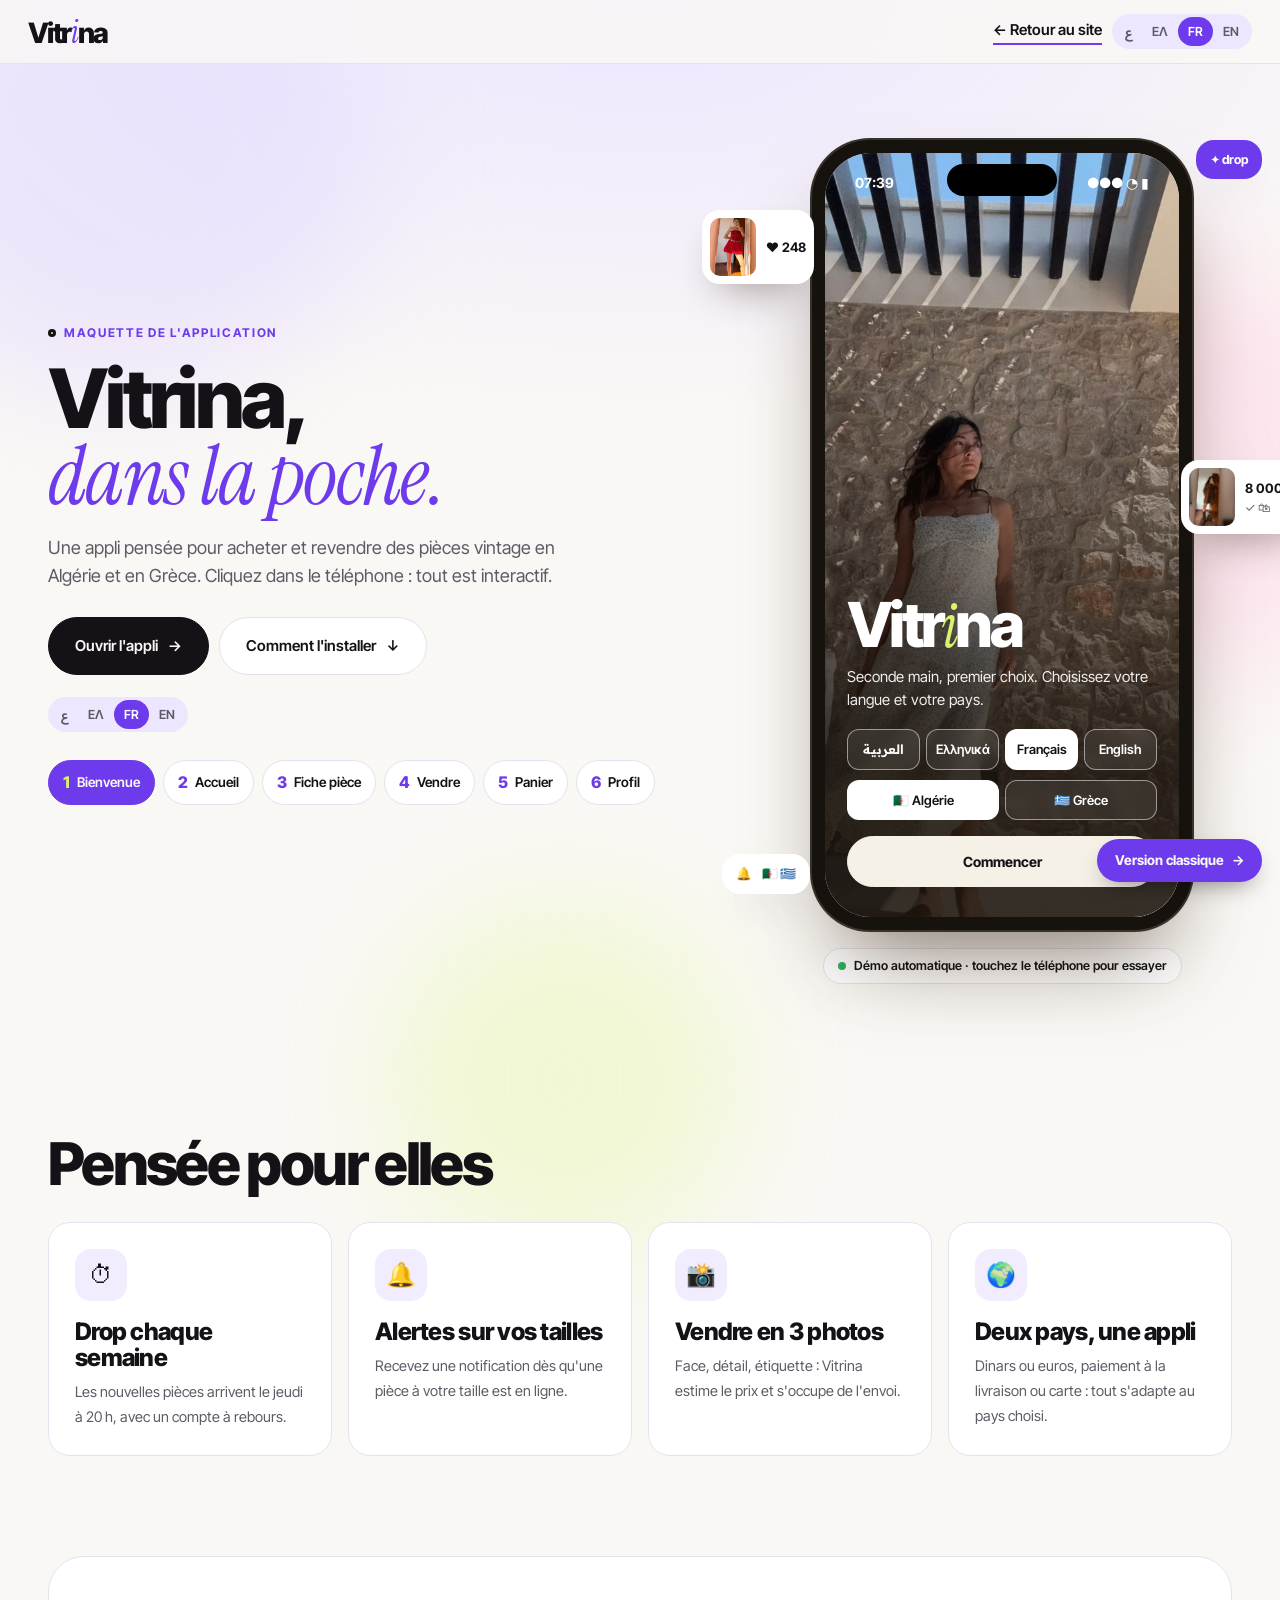
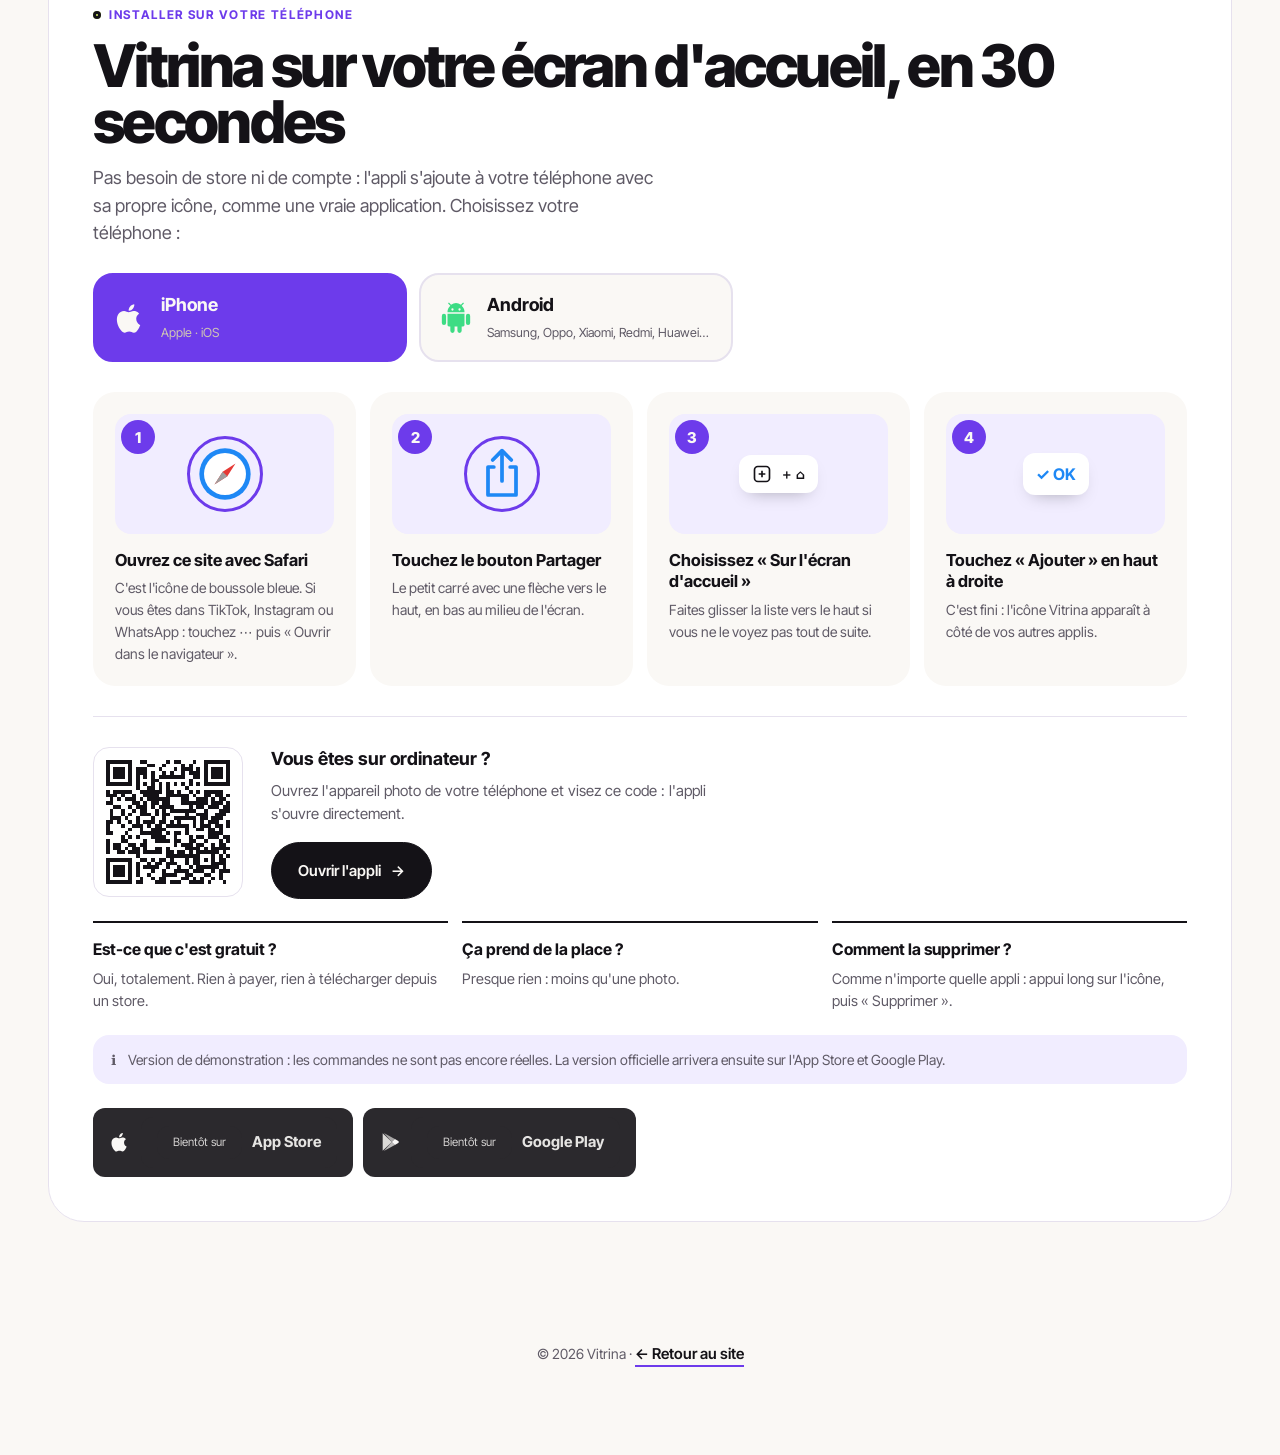
==== commit 1f48f1e7: "Appli : page de présentation animée + démo auto, guide d'installation iPhone/Android, appli plein éc" ====
--- a/moderne/app.html
+++ b/moderne/app.html
@@ -1,30 +1,74 @@
 <!doctype html>
 <html lang="fr"><head><meta charset="utf-8"><meta name="viewport" content="width=device-width,initial-scale=1">
 <title>Vitrina</title><meta name="robots" content="noindex,nofollow">
-<link rel="icon" href="../img/favicon.svg">
+<link rel="icon" href="../img/favicon.svg"><link rel="manifest" href="manifest.webmanifest"><meta name="theme-color" content="#6D3BEB">
+<link rel="apple-touch-icon" href="../img/icon-180.png">
 <link rel="preconnect" href="https://fonts.googleapis.com"><link rel="preconnect" href="https://fonts.gstatic.com" crossorigin>
 <link href="https://fonts.googleapis.com/css2?family=Inter+Tight:ital,wght@0,400..800;1,400..800&family=Instrument+Serif:ital@0;1&family=Readex+Pro:wght@300..700&family=EB+Garamond:ital,wght@0,400..600;1,400..600&family=Manrope:wght@400..700&family=IBM+Plex+Sans+Arabic:wght@400;500;600;700&family=Noto+Naskh+Arabic:wght@400..600&display=swap" rel="stylesheet">
-<link rel="stylesheet" href="../assets/style.css"><link rel="stylesheet" href="../assets/app.css"><link rel="stylesheet" href="../assets/v2-app.css">
-</head><body data-base="../">
-<div class="appage">
- <div class="side">
-  <a href="index.html" class="link" data-a="back_site"></a>
-  <div class="kicker" style="margin-top:28px" data-a="t_kick"></div>
-  <h1><span data-a="t_h1a"></span><br><em data-a="t_h1b"></em></h1>
+<link rel="stylesheet" href="../assets/style.css"><link rel="stylesheet" href="../assets/app.css"><link rel="stylesheet" href="../assets/app-page.css"><link rel="stylesheet" href="../assets/v2.css"><link rel="stylesheet" href="../assets/v2-app.css">
+</head><body data-base="../" data-demo>
+<div class="ap">
+<span class="blob b1"></span><span class="blob b2"></span><span class="blob b3"></span>
+<div class="ap-top"><a href="index.html" class="logo"><span class="w">Vitr<i>i</i>na</span></a><div class="r"><a href="index.html" class="link" data-a="back_site"></a><div class="seg lgs lgtop"><button data-l="ar">ع</button><button data-l="el">ΕΛ</button><button data-l="fr">FR</button><button data-l="en">EN</button></div></div></div>
+
+<section class="ap-hero">
+ <div class="txt">
+  <div class="kicker" data-a="t_kick"></div>
+  <h1><span data-a="t_h1a"></span> <em data-a="t_h1b"></em></h1>
   <p class="lead" data-a="t_sub"></p>
-  <div class="seg lgs" style="display:inline-flex;margin-top:20px"><button data-l="ar">ع</button><button data-l="el">ΕΛ</button><button data-l="fr">FR</button><button data-l="en">EN</button></div>
-  <div class="screens" id="scrlist"></div>
+  <div class="ap-ctas"><a class="btn" href="appli.html"><span data-a="open_full"></span> <span class="arrow">→</span></a><a class="btn ghost" href="#installer"><span data-a="how_inst"></span> ↓</a></div>
+  <div class="seg lgs" style="display:inline-flex;margin-top:22px"><button data-l="ar">ع</button><button data-l="el">ΕΛ</button><button data-l="fr">FR</button><button data-l="en">EN</button></div>
+  <div class="chipsrow" id="scrlist"></div>
  </div>
- <div class="phone"><div class="scr2"><div class="sbar" id="sbar"><span id="clk">20:14</span><span>●●● ◔ ▮</span></div><div class="view" id="view"></div><div class="tabs" id="tabs"></div></div></div>
- <div class="side right">
-  <ul class="feat">
-   <li><b data-a="f1"></b><span data-a="f1d"></span></li>
-   <li><b data-a="f2"></b><span data-a="f2d"></span></li>
-   <li><b data-a="f3"></b><span data-a="f3d"></span></li>
-   <li><b data-a="f4"></b><span data-a="f4d"></span></li>
-  </ul>
-  <div class="store"><span><span data-a="soon"></span><b>App Store</b></span><span><span data-a="soon"></span><b>Google Play</b></span></div>
+ <div class="stage">
+  <div class="tilt">
+   <div class="phone"><div class="scr2"><div class="sbar" id="sbar"><span id="clk">20:14</span><span>●●● ◔ ▮</span></div><div class="view" id="view"></div><div class="tabs" id="tabs"></div></div></div>
+  </div>
+  <div class="orb o1"><img src="../img/p/robe-sequins-rouge.webp" alt=""><div><b>♥ 248</b></div></div>
+  <div class="orb o2"><img src="../img/p/manteau-daim.webp" alt=""><div><b>8 000 DA</b><span class="bob">✓ 🛍</span></div></div>
+  <div class="orb o3"><span class="bob">🔔</span> 🇩🇿 🇬🇷</div>
+  <div class="orb o4">✦ drop</div>
+  <div class="demochip" id="demochip"><span data-a="demo"></span></div>
  </div>
+</section>
+
+<section class="ap-sec">
+ <h2 class="rv" data-a="feat_t"></h2>
+ <div class="feats">
+  <div class="fc rv"><div class="ic2">⏱</div><b data-a="f1"></b><span data-a="f1d"></span></div>
+  <div class="fc rv"><div class="ic2">🔔</div><b data-a="f2"></b><span data-a="f2d"></span></div>
+  <div class="fc rv"><div class="ic2">📸</div><b data-a="f3"></b><span data-a="f3d"></span></div>
+  <div class="fc rv"><div class="ic2">🌍</div><b data-a="f4"></b><span data-a="f4d"></span></div>
+ </div>
+</section>
+
+<section class="ap-sec" id="installer" style="padding-top:20px">
+ <div class="inst rv">
+  <div class="kicker" data-a="inst_kick"></div>
+  <h2 data-a="inst_t"></h2>
+  <p class="lead" data-a="inst_sub"></p>
+  <div class="ostabs">
+   <button data-os="ios"><svg fill="currentColor" viewBox="0 0 24 24"><path d="M16.4 12.6c0-2.4 2-3.6 2.1-3.6-1.2-1.7-3-1.9-3.6-1.9-1.5-.2-3 .9-3.8.9-.8 0-2-.9-3.3-.9-1.7 0-3.3 1-4.2 2.5-1.8 3.1-.5 7.7 1.3 10.2.9 1.2 1.9 2.6 3.2 2.6 1.3-.1 1.8-.8 3.3-.8 1.6 0 2 .8 3.3.8 1.4 0 2.3-1.3 3.1-2.5 1-1.4 1.4-2.8 1.4-2.9 0 0-2.7-1-2.8-4.4zM14 5.4c.7-.8 1.2-2 1-3.1-1 0-2.2.7-2.9 1.5-.6.7-1.2 1.9-1 3 1.1.1 2.2-.6 2.9-1.4z"/></svg><span><b data-a="tab_ios"></b><small data-a="tab_ios_s"></small></span></button>
+   <button data-os="and"><svg viewBox="0 0 24 24"><path d="M6 9h12v8a1 1 0 0 1-1 1h-1v3a1.5 1.5 0 0 1-3 0v-3h-2v3a1.5 1.5 0 0 1-3 0v-3H7a1 1 0 0 1-1-1V9zm-2.5 0A1.5 1.5 0 0 1 5 10.5v5a1.5 1.5 0 0 1-3 0v-5A1.5 1.5 0 0 1 3.5 9zm17 0a1.5 1.5 0 0 1 1.5 1.5v5a1.5 1.5 0 0 1-3 0v-5A1.5 1.5 0 0 1 20.5 9zM15.5 2.6l1.3-1.3a.4.4 0 0 1 .6.6l-1.4 1.4A5.9 5.9 0 0 1 18 8H6a5.9 5.9 0 0 1 2-4.7L6.6 1.9a.4.4 0 0 1 .6-.6l1.3 1.3a6 6 0 0 1 7 0zM9.5 5.2a.8.8 0 1 0 0 1.6.8.8 0 0 0 0-1.6zm5 0a.8.8 0 1 0 0 1.6.8.8 0 0 0 0-1.6z" fill="#3DDC84"/></svg><span><b data-a="tab_and"></b><small data-a="tab_and_s"></small></span></button>
+  </div>
+  <div class="steps-os" data-for="ios"><div class="st"><span class="n">1</span><div class="vis"><span class="ring"></span><svg viewBox="0 0 48 48"><circle cx="24" cy="24" r="22" fill="#1E88F5"/><circle cx="24" cy="24" r="18" fill="#fff"/><path d="M33 15 L26 26 L15 33 L22 22Z" fill="#E53935"/><path d="M26 26 L15 33 L22 22Z" fill="#9E9E9E"/></svg></div><div><b data-a="ios1"></b><p data-a="ios1d"></p></div></div><div class="st"><span class="n">2</span><div class="vis"><span class="ring"></span><svg viewBox="0 0 48 48" fill="none" stroke="#1E88F5" stroke-width="3.2" stroke-linecap="round" stroke-linejoin="round"><path d="M17 18h-5v24h24V18h-5"/><path d="M24 30V5"/><path d="M16 12l8-8 8 8"/></svg></div><div><b data-a="ios2"></b><p data-a="ios2d"></p></div></div><div class="st"><span class="n">3</span><div class="vis"><span class="lbl"><svg viewBox="0 0 24 24" style="width:20px;height:20px" fill="none" stroke="#141217" stroke-width="2"><rect x="3" y="3" width="18" height="18" rx="4"/><path d="M12 8v8M8 12h8"/></svg>＋ ⌂</span></div><div><b data-a="ios3"></b><p data-a="ios3d"></p></div></div><div class="st"><span class="n">4</span><div class="vis"><span class="lbl" style="color:#1E88F5;font-size:16px">✓ OK</span></div><div><b data-a="ios4"></b><p data-a="ios4d"></p></div></div></div>
+  <div class="steps-os" data-for="and" hidden><div class="st"><span class="n">1</span><div class="vis"><span class="ring"></span><svg viewBox="0 0 48 48"><circle cx="24" cy="24" r="22" fill="#DB4437"/><path d="M24 24 L43 13 A22 22 0 0 1 35 43Z" fill="#FFCD40"/><path d="M24 24 L35 43 A22 22 0 0 1 5 13Z" fill="#0F9D58"/><path d="M24 24 L5 13 A22 22 0 0 1 43 13Z" fill="#DB4437"/><circle cx="24" cy="24" r="10" fill="#fff"/><circle cx="24" cy="24" r="7.5" fill="#4285F4"/></svg></div><div><b data-a="and1"></b><p data-a="and1d"></p></div></div><div class="st"><span class="n">2</span><div class="vis"><span class="ring"></span><svg viewBox="0 0 48 48" fill="#141217"><circle cx="24" cy="11" r="4.5"/><circle cx="24" cy="24" r="4.5"/><circle cx="24" cy="37" r="4.5"/></svg></div><div><b data-a="and2"></b><p data-a="and2d"></p></div></div><div class="st"><span class="n">3</span><div class="vis"><span class="lbl">⬇︎ ＋ ⌂</span></div><div><b data-a="and3"></b><p data-a="and3d"></p></div></div><div class="st"><span class="n">4</span><div class="vis"><span class="lbl" style="color:#0F9D58;font-size:16px">✓ OK</span></div><div><b data-a="and4"></b><p data-a="and4d"></p></div></div></div>
+  <div class="inst-foot">
+   <div class="qrbox"><div class="qr"><img src="../img/qr-appli-moderne.png" alt="QR"></div></div>
+   <div><b data-a="qr_t"></b><p data-a="qr_d"></p>
+    <div class="ap-ctas" style="margin-top:16px"><a class="btn" href="appli.html"><span data-a="open_full"></span> <span class="arrow">→</span></a><button class="btn ghost" data-install hidden><span data-a="inst_now"></span> ⬇︎</button></div>
+   </div>
+  </div>
+  <div class="faq">
+   <div><b data-a="faq1"></b><p data-a="faq1d"></p></div>
+   <div><b data-a="faq2"></b><p data-a="faq2d"></p></div>
+   <div><b data-a="faq3"></b><p data-a="faq3d"></p></div>
+  </div>
+  <div class="note">ℹ️ <span data-a="note"></span></div>
+  <div class="storebadges"><span><svg viewBox="0 0 24 24"><path d="M16.4 12.6c0-2.4 2-3.6 2.1-3.6-1.2-1.7-3-1.9-3.6-1.9-1.5-.2-3 .9-3.8.9-.8 0-2-.9-3.3-.9-1.7 0-3.3 1-4.2 2.5-1.8 3.1-.5 7.7 1.3 10.2.9 1.2 1.9 2.6 3.2 2.6 1.3-.1 1.8-.8 3.3-.8 1.6 0 2 .8 3.3.8 1.4 0 2.3-1.3 3.1-2.5 1-1.4 1.4-2.8 1.4-2.9 0 0-2.7-1-2.8-4.4zM14 5.4c.7-.8 1.2-2 1-3.1-1 0-2.2.7-2.9 1.5-.6.7-1.2 1.9-1 3 1.1.1 2.2-.6 2.9-1.4z"/></svg><span><span data-a="soon"></span><b>App Store</b></span></span><span><svg viewBox="0 0 24 24"><path d="M4 2.5v19l10-9.5z" opacity=".85"/><path d="M14 12l3.3-3.2L5.3 2.1z" opacity=".6"/><path d="M14 12l3.3 3.2-12 6.7z" opacity=".7"/><path d="M17.3 8.8 21 11a1.2 1.2 0 0 1 0 2l-3.7 2.2L14 12z"/></svg><span><span data-a="soon"></span><b>Google Play</b></span></span></div>
+ </div>
+</section>
+<div class="ap-foot">© 2026 Vitrina · <a class="link" href="index.html" data-a="back_site"></a></div>
 </div>
 <a class="vswitch" href="../app.html">Version classique <span class="arrow">→</span></a>
 <script src="../assets/produits.js"></script><script src="../assets/i18n.js"></script><script src="../assets/app.js"></script>
--- a/assets/style.css
+++ b/assets/style.css
@@ -319,3 +319,22 @@
 
 html,body{overflow-x:clip}
 @media(max-width:640px){.vswitch{bottom:12px;inset-inline-end:12px;padding:9px 14px;font-size:12px}}
+.pc .quick{-webkit-appearance:none;appearance:none;padding:0;line-height:1;aspect-ratio:1/1;min-height:0;max-height:40px;max-width:40px;font-size:18px;top:auto;flex:none}
+@media(max-width:640px){.toast{bottom:72px;max-width:calc(100vw - 32px);font-size:13px}}
+
+/* bandeau « appli » en bas de toutes les pages */
+.appbar{margin:70px auto 0;max-width:1240px;padding:0 28px}
+.appbar .in{display:grid;grid-template-columns:auto 1fr auto;gap:26px;align-items:center;background:var(--ink);color:var(--paper);border-radius:28px;padding:22px 26px;position:relative;overflow:hidden}
+.appbar .in:before{content:"";position:absolute;width:300px;height:300px;border-radius:50%;background:var(--bord);filter:blur(70px);opacity:.55;right:-80px;top:-120px;animation:drift 10s ease-in-out infinite alternate}
+.appbar .ico{width:64px;height:64px;border-radius:18px;background:var(--bord);display:grid;place-items:center;font-family:"EB Garamond",serif;font-style:italic;font-size:40px;color:#fff;position:relative;animation:float 4s ease-in-out infinite}
+.appbar b{font-size:20px;display:block}
+.appbar p{color:#CFC5B5;font-size:14.5px}
+.appbar .bt{display:flex;gap:8px;position:relative;flex-wrap:wrap}
+.appbar .btn{background:var(--paper);color:var(--ink);border-color:var(--paper)}
+.appbar .btn.ghost{background:transparent;color:var(--paper);border-color:#6b6157}
+.appbar .os{display:flex;gap:6px;margin-top:6px}
+.appbar .os span{font-size:11.5px;border:1px solid #5d544b;border-radius:99px;padding:3px 9px;color:#E7DFD2}
+@media(max-width:760px){.appbar{padding:0 16px}.appbar .in{grid-template-columns:auto 1fr;gap:14px}.appbar .bt{grid-column:1/-1}.appbar .btn{flex:1;justify-content:center;padding:13px}}
+
+@keyframes drift{to{transform:translate(80px,60px) scale(1.15)}}
+@keyframes float{50%{translate:0 -14px}}
--- a/assets/app-page.css
+++ b/assets/app-page.css
@@ -0,0 +1,127 @@
+/* ===== page de présentation de l'appli ===== */
+.ap{position:relative;overflow:hidden}
+.ap-top{position:sticky;top:0;z-index:60;display:flex;align-items:center;justify-content:space-between;gap:12px;padding:14px 28px;background:rgba(246,241,231,.82);backdrop-filter:blur(12px);border-bottom:1px solid var(--line)}
+.ap-top .logo .w{font-size:28px}
+.ap-top .r{display:flex;gap:10px;align-items:center}
+.blob{position:absolute;border-radius:50%;filter:blur(60px);opacity:.55;z-index:0;animation:drift 16s ease-in-out infinite alternate;pointer-events:none}
+.blob.b1{width:520px;height:520px;background:var(--blush);top:-120px;left:-140px}
+.blob.b2{width:420px;height:420px;background:#CFD8B4;top:260px;right:-120px;animation-delay:-6s}
+.blob.b3{width:360px;height:360px;background:#F0D3A8;top:900px;left:30%;animation-delay:-10s}
+@keyframes drift{to{transform:translate(80px,60px) scale(1.15)}}
+
+.ap-hero{position:relative;z-index:1;display:grid;grid-template-columns:1fr auto;gap:60px;align-items:center;max-width:1240px;margin:0 auto;padding:56px 28px 40px}
+.ap-hero h1{font-size:clamp(50px,6.4vw,96px);margin:16px 0 18px}
+.ap-hero h1 em{display:block}
+.ap-hero .lead{margin-bottom:28px}
+.ap-ctas{display:flex;gap:10px;flex-wrap:wrap}
+.chipsrow{display:flex;gap:8px;flex-wrap:wrap;margin-top:28px}
+.chipsrow button{border:1px solid var(--line);background:var(--card);border-radius:99px;padding:9px 14px;font-size:13.5px;font-weight:600;cursor:pointer;display:flex;gap:7px;align-items:center;transition:.2s}
+.chipsrow button b{font-family:var(--serif);font-style:italic;color:var(--bord);font-size:16px}
+.chipsrow button.on{background:var(--ink);color:var(--paper);border-color:var(--ink)}
+.chipsrow button.on b{color:#F0C9B7}
+
+.stage{position:relative;perspective:1200px;padding:20px 40px}
+.tilt{transition:transform .25s ease-out;transform-style:preserve-3d}
+.stage .phone{animation:float 6s ease-in-out infinite}
+@keyframes float{50%{translate:0 -14px}}
+.orb{position:absolute;z-index:5;background:var(--card);border-radius:18px;box-shadow:0 20px 40px -18px rgba(40,25,10,.45);padding:8px;display:flex;gap:10px;align-items:center;font-size:12.5px;transition:translate .3s ease-out;animation:pop .8s cubic-bezier(.2,1.4,.4,1) both}
+.orb img{width:46px;height:58px;border-radius:10px;object-fit:cover}
+.orb b{display:block;font-size:13px}
+.orb span{color:var(--ink2)}
+.orb.o1{top:90px;left:-70px;animation-delay:.4s}
+.orb.o2{top:340px;right:-80px;animation-delay:.7s}
+.orb.o3{bottom:110px;left:-50px;animation-delay:1s;padding:10px 14px;font-weight:700}
+.orb.o4{top:20px;right:-30px;animation-delay:1.2s;padding:10px 14px;background:var(--bord);color:#fff;font-weight:700}
+@keyframes pop{from{opacity:0;transform:scale(.6) translateY(20px)}}
+.orb .bob{display:inline-block;animation:bob2 3s ease-in-out infinite}
+@keyframes bob2{50%{transform:translateY(-4px)}}
+.demochip{display:flex;justify-content:center;margin-top:18px}
+.demochip span{display:inline-flex;gap:8px;align-items:center;background:var(--card);border:1px solid var(--line);border-radius:99px;padding:7px 14px;font-size:12.5px;font-weight:600}
+.demochip span:before{content:"";width:8px;height:8px;border-radius:50%;background:#2BB45E;animation:pulse 1.4s infinite}
+.demochip.off{opacity:0;transition:.4s}
+
+.ap-sec{position:relative;z-index:1;max-width:1240px;margin:0 auto;padding:80px 28px}
+.ap-sec h2{font-size:clamp(36px,4.6vw,62px);margin:12px 0 14px}
+.feats{display:grid;grid-template-columns:repeat(4,1fr);gap:16px;margin-top:30px}
+.fc{background:var(--card);border:1px solid var(--line);border-radius:22px;padding:26px;transition:transform .4s,box-shadow .4s}
+.fc:hover{transform:translateY(-6px);box-shadow:0 20px 40px -24px rgba(40,25,10,.4)}
+.fc .ic2{width:52px;height:52px;border-radius:16px;display:grid;place-items:center;font-size:24px;background:var(--paper2);margin-bottom:18px}
+.fc b{display:block;font-family:var(--serif);font-size:24px;font-weight:500;line-height:1.1;margin-bottom:8px}
+.fc span{color:var(--ink2);font-size:14.5px}
+.feats .fc:nth-child(2){transition-delay:.08s}.feats .fc:nth-child(3){transition-delay:.16s}.feats .fc:nth-child(4){transition-delay:.24s}
+
+/* install */
+.inst{background:var(--card);border:1px solid var(--line);border-radius:32px;padding:44px;position:relative;overflow:hidden}
+.ostabs{display:grid;grid-template-columns:1fr 1fr;gap:12px;margin:26px 0 30px;max-width:640px}
+.ostabs button{display:flex;gap:14px;align-items:center;text-align:start;border:2px solid var(--line);background:var(--paper);border-radius:20px;padding:16px 18px;cursor:pointer;transition:.25s}
+.ostabs button svg{width:34px;height:34px;flex:none}
+.ostabs button b{display:block;font-size:18px}
+.ostabs button small{color:var(--ink2);font-size:12.5px}
+.ostabs button.on{border-color:var(--ink);background:var(--ink);color:var(--paper)}
+.ostabs button.on small{color:#CFC5B5}
+.steps-os{display:grid;grid-template-columns:repeat(4,1fr);gap:14px;counter-reset:st}
+.st{background:var(--paper);border-radius:22px;padding:22px;position:relative;animation:stepin .6s both}
+.st:nth-child(2){animation-delay:.1s}.st:nth-child(3){animation-delay:.2s}.st:nth-child(4){animation-delay:.3s}
+@keyframes stepin{from{opacity:0;transform:translateY(16px)}}
+.st .n{position:absolute;top:16px;inset-inline-end:18px;font-family:var(--serif);font-style:italic;font-size:44px;color:var(--bord);line-height:1;opacity:.85}
+.st .vis{height:120px;border-radius:16px;background:var(--paper2);display:grid;place-items:center;margin-bottom:16px;position:relative;overflow:hidden}
+.st .vis svg{width:56px;height:56px}
+.st .vis .ring{position:absolute;width:76px;height:76px;border-radius:50%;border:3px solid var(--bord);animation:ring 1.8s ease-out infinite}
+@keyframes ring{from{transform:scale(.7);opacity:1}to{transform:scale(1.5);opacity:0}}
+.st .vis .lbl{background:#fff;border-radius:12px;padding:9px 13px;font-size:13px;font-weight:700;box-shadow:0 8px 18px -10px rgba(0,0,0,.35);display:flex;gap:8px;align-items:center}
+.st b{display:block;font-size:16.5px;line-height:1.3;margin-bottom:6px;padding-inline-end:36px}
+.st p{font-size:14px;color:var(--ink2)}
+.inst-foot{display:grid;grid-template-columns:auto 1fr;gap:28px;align-items:center;margin-top:30px;padding-top:28px;border-top:1px solid var(--line)}
+.qr{width:150px;height:150px;border-radius:16px;background:#fff;padding:8px;border:1px solid var(--line)}
+.qr img{width:100%;height:100%;image-rendering:pixelated}
+.inst-foot b{font-size:18px;display:block;margin-bottom:6px}
+.inst-foot p{color:var(--ink2);font-size:15px;max-width:52ch}
+.note{margin-top:22px;display:flex;gap:12px;align-items:flex-start;background:var(--paper2);border-radius:16px;padding:14px 18px;font-size:14px;color:var(--ink2)}
+.faq{display:grid;grid-template-columns:repeat(3,1fr);gap:14px;margin-top:22px}
+.faq div{border-top:2px solid var(--ink);padding-top:14px}
+.faq b{display:block;margin-bottom:6px}
+.faq p{font-size:14.5px;color:var(--ink2)}
+.storebadges{display:flex;gap:10px;flex-wrap:wrap;margin-top:24px}
+.storebadges span{background:var(--ink);color:var(--paper);border-radius:12px;padding:9px 16px;font-size:11.5px;line-height:1.25;display:flex;gap:10px;align-items:center;opacity:.9}
+.storebadges span b{display:block;font-size:15px}
+.storebadges svg{width:22px;height:22px;fill:currentColor}
+.ap-foot{position:relative;z-index:1;text-align:center;padding:40px 20px 90px;color:var(--ink2);font-size:14px}
+
+@media(max-width:1000px){
+  .ap-hero{grid-template-columns:1fr;gap:20px;padding-top:30px}
+  .ap-hero .stage{order:2;justify-self:center}
+  .ap-hero .txt{order:1}
+  .feats{grid-template-columns:1fr 1fr}
+  .steps-os{grid-template-columns:1fr 1fr}
+}
+@media(max-width:640px){
+  .ap-top{padding:12px 16px}
+  .ap-top .lgtop{display:none}
+  .ap-hero{padding:24px 16px 20px}
+  .ap-hero h1{font-size:48px}
+  .stage{padding:10px 0;transform:scale(.92);transform-origin:top center;margin-bottom:-50px}
+  .orb.o1{left:-14px;top:60px}.orb.o2{right:-14px}.orb.o3{left:-10px}.orb.o4{right:-6px}
+  .orb img{width:36px;height:46px}
+  .ap-sec{padding:56px 16px}
+  .feats{grid-template-columns:1fr}
+  .inst{padding:26px 18px;border-radius:26px}
+  .ostabs{grid-template-columns:1fr 1fr;gap:8px}
+  .ostabs button{padding:12px;gap:10px;flex-direction:column;align-items:flex-start}
+  .ostabs button small{display:none}
+  .steps-os{grid-template-columns:1fr}
+  .st{display:grid;grid-template-columns:96px 1fr;gap:14px;align-items:center;padding:14px}
+  .st .vis{height:96px;margin:0}
+  .st .vis svg{width:42px;height:42px}
+  .st .vis .ring{width:60px;height:60px}
+  .st .vis .lbl{font-size:10.5px;padding:6px 8px}
+  .st .n{font-size:30px;top:10px}
+  .inst-foot{grid-template-columns:1fr}
+  .inst-foot .qr{display:none}
+  .faq{grid-template-columns:1fr}
+}
+@media(max-width:640px){.inst-foot .qrbox{display:none}}
+
+[hidden]{display:none!important}
+.st .n{top:28px;inset-inline-start:28px;inset-inline-end:auto;z-index:2;width:34px;height:34px;border-radius:50%;background:var(--ink);color:var(--paper);font-family:var(--sans);font-style:normal;font-weight:800;font-size:15px;display:grid;place-items:center;opacity:1}
+.st b{padding-inline-end:0}
+@media(max-width:640px){.chipsrow{display:none}.orb.o2,.orb.o3{display:none}.st .n{top:18px;inset-inline-start:18px;width:26px;height:26px;font-size:12px}}
--- a/assets/v2.css
+++ b/assets/v2.css
@@ -0,0 +1,222 @@
+/* ========== VITRINA — VERSION MODERNE (surcouche de style.css) ========== */
+:root{
+  --paper:#FAF8F5; --paper2:#F1EDFF; --card:#FFFFFF; --ink:#141217; --ink2:#5F5A66; --line:#E6E1EE;
+  --bord:#6D3BEB; --bord2:#8A62F2; --olive:#6D3BEB; --lime:#D9F36A; --pink:#FF5FA2; --lilac:#EDE6FF; --peach:#FFE3D3;
+  --serif:"Instrument Serif","EB Garamond",Georgia,serif;
+  --sans:"Inter Tight","Readex Pro",system-ui,sans-serif;
+  --disp:"Inter Tight","Readex Pro",system-ui,sans-serif;
+  --r:22px;
+}
+html[lang=ar] body{--serif:"Readex Pro",serif;--sans:"Readex Pro",sans-serif;--disp:"Readex Pro",sans-serif}
+body:before{display:none}
+body{background:var(--paper)}
+h1,h2,h3{font-family:var(--disp);font-weight:800;letter-spacing:-.045em;line-height:.95}
+html[lang=ar] h1,html[lang=ar] h2,html[lang=ar] h3{letter-spacing:0;line-height:1.2;font-weight:700}
+h2 em,h1 em{font-family:var(--serif);font-style:italic;font-weight:400;letter-spacing:-.02em;color:var(--bord)}
+html[lang=ar] h2 em,html[lang=ar] h1 em{font-family:var(--sans);font-style:normal;font-weight:700}
+.kicker{color:var(--bord);font-weight:700;letter-spacing:.14em;display:inline-flex;align-items:center;gap:8px}
+.kicker:before{content:"";width:8px;height:8px;border-radius:50%;background:var(--lime);box-shadow:0 0 0 3px var(--ink) inset}
+
+/* progress */
+.prog{position:fixed;top:0;left:0;height:3px;background:linear-gradient(90deg,var(--bord),var(--pink),var(--lime));z-index:120;width:0}
+
+/* header */
+.ribbon{background:var(--bord);color:#fff}
+header.top{background:transparent;border:0;backdrop-filter:none;top:10px;margin-top:10px}
+.top .wrap{background:rgba(255,255,255,.78);backdrop-filter:blur(16px) saturate(1.4);border:1px solid rgba(20,18,23,.07);border-radius:99px;height:64px;padding:0 10px 0 22px;box-shadow:0 10px 30px -18px rgba(40,20,90,.35);max-width:1200px}
+html[dir=rtl] .top .wrap{padding:0 22px 0 10px}
+.logo .w{font-family:var(--disp);font-style:normal;font-weight:800;letter-spacing:-.06em;font-size:28px}
+.logo .w i{font-family:var(--serif);font-style:italic;font-weight:400;color:var(--bord);font-size:1.15em}
+.logo .s{display:none}
+nav.main a{font-weight:600}
+nav.main a.on:after,nav.main a:hover:after{height:6px;bottom:-12px;width:6px;left:50%;margin-left:-3px;border-radius:50%}
+.seg{background:var(--paper2);border:0}
+.seg button.on{background:var(--bord);color:#fff}
+.cartbtn{background:var(--ink);color:#fff;border:0}
+.cartbtn .n{background:var(--lime);color:var(--ink)}
+@media(max-width:980px){nav.main{top:74px;border-radius:24px;margin:0 16px;left:0;right:0;border:1px solid var(--line);overflow:hidden}}
+
+.btn{border-radius:99px;background:var(--ink);border-color:var(--ink);padding:16px 26px}
+.btn:hover{background:var(--bord);border-color:var(--bord);transform:translateY(-2px);box-shadow:0 12px 24px -12px rgba(109,59,235,.7)}
+.btn.ghost{background:#fff;border-color:var(--line)}
+.btn.lime{background:var(--lime);color:var(--ink);border-color:var(--lime)}
+.lead{font-size:18px}
+.link{border-bottom:2px solid var(--bord);color:var(--ink)}
+
+/* ---------- hero ---------- */
+.h2o{position:relative;padding:60px 0 30px;overflow:hidden}
+.h2o .wrap{position:relative;text-align:center;min-height:640px;display:flex;flex-direction:column;align-items:center;justify-content:center}
+.h2o h1{font-size:clamp(58px,10.5vw,168px);margin:20px 0 18px;position:relative;z-index:3}
+.h2o h1 .l1{display:block}
+.h2o h1 .l2{display:block;font-family:var(--serif);font-style:italic;font-weight:400;color:var(--bord);letter-spacing:-.03em}
+html[lang=ar] .h2o h1 .l2{font-family:var(--sans);font-style:normal;font-weight:800}
+.h2o .lead{margin:0 auto 30px;max-width:46ch;position:relative;z-index:3;background:rgba(250,248,245,.7);border-radius:14px;padding:4px 8px}
+.h2o .ctas{display:flex;gap:10px;justify-content:center;flex-wrap:wrap;position:relative;z-index:3}
+.live{display:inline-flex;align-items:center;gap:10px;background:#fff;border:1px solid var(--line);border-radius:99px;padding:8px 16px 8px 10px;font-size:14px;font-weight:600;position:relative;z-index:3;box-shadow:0 8px 20px -14px rgba(0,0,0,.3)}
+.live i{width:10px;height:10px;border-radius:50%;background:#2BD46B;box-shadow:0 0 0 4px rgba(43,212,107,.2);animation:pulse 1.4s infinite}
+.fl{position:absolute;border-radius:24px;overflow:hidden;box-shadow:0 30px 50px -24px rgba(40,20,90,.45);z-index:1;transition:transform .2s linear;will-change:transform}
+.fl img{width:100%;height:100%;object-fit:cover}
+.fl.f1{width:200px;height:270px;left:0;top:30px;rotate:-8deg}
+.fl.f2{width:170px;height:220px;left:10%;bottom:10px;rotate:6deg}
+.fl.f3{width:210px;height:280px;right:0;top:10px;rotate:7deg}
+.fl.f4{width:160px;height:210px;right:9%;bottom:0;rotate:-5deg}
+.fl.f5{width:120px;height:150px;left:24%;top:-10px;rotate:3deg;opacity:.95}
+.sticker{position:absolute;z-index:4;font-weight:800;font-size:14px;padding:9px 14px;border-radius:99px;box-shadow:0 10px 20px -10px rgba(0,0,0,.35);animation:bob 4s ease-in-out infinite;white-space:nowrap}
+.sticker.s1{background:var(--lime);left:14%;top:46%;rotate:-8deg}
+.sticker.s2{background:var(--pink);color:#fff;right:15%;top:52%;rotate:7deg;animation-delay:-2s}
+.sticker.s3{background:#fff;right:24%;top:4%;rotate:-4deg;animation-delay:-1s}
+@keyframes bob{50%{translate:0 -10px}}
+@media(max-width:900px){
+  .h2o .wrap{min-height:auto;padding-top:250px}
+  .fl.f1{width:130px;height:170px;left:-10px;top:0}
+  .fl.f3{width:130px;height:170px;right:-10px;top:10px}
+  .fl.f5{width:110px;height:140px;left:50%;margin-left:-55px;top:30px}
+  .fl.f2,.fl.f4{display:none}
+  .sticker.s1{left:4%;top:200px}.sticker.s2{right:4%;top:210px}.sticker.s3{display:none}
+}
+
+/* image ribbon */
+.reelx{overflow:hidden;padding:30px 0 10px;direction:ltr}
+.reelx .t{display:flex;gap:14px;width:max-content;animation:mq 50s linear infinite}
+.reelx:hover .t{animation-play-state:paused}
+.reelx a{width:180px;aspect-ratio:3/4;border-radius:18px;overflow:hidden;flex:none;transition:.4s}
+.reelx a:nth-child(odd){margin-top:26px}
+.reelx a:hover{transform:scale(1.05) rotate(-2deg)}
+.reelx img{width:100%;height:100%;object-fit:cover}
+.marquee{border:0;background:var(--ink);color:#fff;rotate:-1.5deg;margin:40px -20px 0;width:calc(100% + 40px)}
+.marquee .t{font-family:var(--disp);font-style:normal;font-weight:800;font-size:30px;letter-spacing:-.03em;padding:16px 0}
+.marquee .t span:nth-child(even){color:var(--lime)}
+
+/* new in reel */
+section.s{padding:96px 0}
+.shead h2{font-size:clamp(40px,6vw,84px)}
+#newin.reel{display:grid;grid-auto-flow:column;grid-auto-columns:minmax(260px,22%);grid-template-columns:none;gap:18px;overflow-x:auto;scroll-snap-type:x mandatory;padding:6px 28px 26px;scrollbar-width:none;cursor:grab;margin:0 -28px}
+#newin.reel::-webkit-scrollbar{display:none}
+#newin.reel .pc{scroll-snap-align:start}
+#newin.reel.drag{cursor:grabbing;scroll-snap-type:none}
+@media(max-width:700px){#newin.reel{grid-auto-columns:70%;margin:0 -16px;padding:6px 16px 20px}}
+.reelnav{display:flex;gap:8px}
+.reelnav button{width:48px;height:48px;border-radius:50%;border:1px solid var(--line);background:#fff;font-size:18px;cursor:pointer;transition:.2s}
+.reelnav button:hover{background:var(--ink);color:#fff}
+
+/* product cards */
+.pc .im{border-radius:22px}
+.pc .tag{background:#fff;border-radius:99px;font-size:10.5px}
+.pc .tag.n{background:var(--lime);color:var(--ink)}
+.pc .quick{background:var(--bord);border-radius:50%;width:44px;height:44px}
+.pc .quick.ok{background:#2BD46B}
+.pc h3{font-weight:600}
+.pc .pr{font-family:var(--disp);font-weight:800;letter-spacing:-.03em;font-size:18px}
+.pc .im{transition:transform .5s cubic-bezier(.2,.7,.2,1),box-shadow .5s}
+.pc:hover .im{transform:translateY(-6px);box-shadow:0 26px 40px -24px rgba(60,30,140,.55)}
+
+/* bento categories */
+.bento{display:grid;grid-template-columns:repeat(4,1fr);grid-template-rows:260px 260px;gap:14px}
+.bento .cat{aspect-ratio:auto;border-radius:26px}
+.bento .cat:nth-child(1){grid-row:span 2}
+.bento .cat:nth-child(2){grid-column:span 2}
+.bento .cat:nth-child(5){grid-column:span 2}
+.bento .cat:after{background:linear-gradient(180deg,transparent 40%,rgba(30,10,70,.72))}
+.bento .cat span{font-family:var(--disp);font-weight:800;letter-spacing:-.03em;font-size:28px}
+.bento .cat small{display:inline-block;background:var(--lime);color:var(--ink);border-radius:99px;padding:3px 9px;font-weight:700;margin-top:8px;opacity:1}
+@media(max-width:860px){.bento{grid-template-columns:1fr 1fr;grid-template-rows:none;grid-auto-rows:190px}.bento .cat:nth-child(1){grid-row:span 2}.bento .cat:nth-child(2){grid-column:span 1}.bento .cat:nth-child(5){grid-column:span 2}}
+
+/* how (stacked cards) */
+.how{background:transparent;border:0}
+.stack{display:grid;gap:18px}
+.scard{position:sticky;top:110px;border-radius:30px;padding:44px 44px;display:grid;grid-template-columns:auto 1fr auto;gap:36px;align-items:center;min-height:220px;box-shadow:0 -10px 40px -24px rgba(40,20,90,.3)}
+.scard:nth-child(1){background:var(--lilac)}
+.scard:nth-child(2){background:var(--peach);top:130px}
+.scard:nth-child(3){background:var(--lime);top:150px}
+.scard .no{font-family:var(--disp);font-weight:800;font-size:110px;letter-spacing:-.06em;line-height:.8}
+.scard h3{font-size:clamp(30px,3.6vw,48px);margin-bottom:10px}
+.scard p{font-size:17px;color:#3b3740;max-width:52ch}
+.scard .em{font-size:64px}
+@media(max-width:700px){.scard{grid-template-columns:1fr;gap:10px;padding:30px 24px;position:relative;top:0!important}.scard .no{font-size:70px}.scard .em{display:none}}
+
+/* shores */
+.shore{border:0;border-radius:30px;padding:36px;min-height:260px;background:#fff;box-shadow:0 1px 0 var(--line) inset,0 20px 40px -30px rgba(40,20,90,.4)}
+.shore h3{font-size:56px}
+.shore.on{background:var(--bord);color:#fff}
+.shore.on p{color:#E1D7FF}
+.shore .pick{display:inline-flex;align-self:flex-start;background:var(--lime);color:var(--ink);padding:9px 16px;border-radius:99px}
+.shore:not(.on) .pick{background:var(--paper2)}
+
+/* sell band */
+.band{background:linear-gradient(135deg,#6D3BEB,#9B6BFF 60%,#FF7FB3);border-radius:36px;margin:0 28px;overflow:hidden;min-height:520px}
+.band .kicker{color:#fff}
+.band h2 em{color:var(--lime)}
+.band .lead{color:#F1EAFF}
+.band .btn{background:var(--lime);color:var(--ink);border-color:var(--lime)}
+.band .im img{transition:transform 1.2s}
+.band:hover .im img{transform:scale(1.05)}
+@media(max-width:640px){.band{margin:0 12px;border-radius:26px}}
+
+/* app teaser */
+.appz{background:var(--paper2);border-radius:36px;margin:0 28px;padding:70px 0}
+.mini{background:#141217;animation:bob 6s ease-in-out infinite}
+.mini.two{animation-delay:-3s}
+.mini .chip{background:var(--bord)}
+.mini .bar b{font-family:var(--disp);font-style:normal;font-weight:800;font-size:18px;letter-spacing:-.03em}
+@media(max-width:640px){.appz{margin:0 12px}}
+
+/* tiktok */
+.strip a{border-radius:20px}
+.strip a:nth-child(even){translate:0 24px}
+@media(max-width:800px){.strip a:nth-child(even){translate:0}}
+
+/* footer light */
+footer{background:var(--paper2);color:var(--ink);margin-top:80px;border-radius:40px 40px 0 0}
+footer .logo .w{color:var(--ink)}
+footer .logo .w i{color:var(--bord)}
+footer h4{color:var(--bord)}
+footer a:hover{color:var(--bord)}
+footer .bot{border-color:#D9CFF5;color:var(--ink2)}
+.bigword{margin-top:80px!important;font-family:var(--disp);font-weight:800;letter-spacing:-.07em;font-size:clamp(80px,19vw,300px);line-height:.8;text-align:center;color:var(--bord);margin-top:40px;opacity:.95;direction:ltr}
+.bigword i{font-family:var(--serif);font-weight:400;font-style:italic;color:var(--pink)}
+
+/* inner pages */
+.phead{border:0;padding:50px 0 20px}
+.phead h1{font-size:clamp(52px,8vw,110px)}
+.chip{border-radius:99px;background:#fff}
+.chip.on{background:var(--bord);border-color:var(--bord)}
+select.sel{background:#fff;border-radius:99px}
+.gal .main,.gal .th button{border-radius:24px}
+.specs{border-radius:20px;background:#fff}
+.uniq{color:var(--bord)}
+.uniq:before{background:var(--pink)}
+.info .price{font-family:var(--disp);font-weight:800;letter-spacing:-.04em}
+.assure i{background:var(--lilac)}
+.sum{border-radius:26px;background:#fff}
+.row.t{font-family:var(--disp);font-weight:800;letter-spacing:-.03em}
+.form input,.form select,.form textarea{border-radius:14px;background:var(--paper)}
+.line img{border-radius:14px}
+.line .pr{font-family:var(--disp);font-weight:800;font-size:19px}
+.ok .big{font-family:var(--disp);font-weight:800;font-style:normal;color:var(--bord)}
+.step .no{font-family:var(--disp);font-weight:800;font-style:normal;color:var(--bord)}
+.sell .im{border-radius:28px}
+.drop{border-radius:18px}
+.toast{background:var(--bord)}
+.vswitch{background:var(--bord)}
+.vswitch:hover{background:var(--ink)}
+
+/* reveal variants */
+.rv{transform:translateY(40px) scale(.98)}
+.rv.in{transform:none}
+.split .w{display:inline-block;overflow:hidden;vertical-align:bottom}
+.split .w>span{display:inline-block;transform:translateY(105%);transition:transform .9s cubic-bezier(.2,.8,.2,1)}
+.split.in .w>span{transform:none}
+@media(prefers-reduced-motion:reduce){.fl,.sticker,.mini,.reelx .t{animation:none}.split .w>span{transform:none}}
+
+html,body{overflow-x:clip}
+@media(max-width:640px){.vswitch{bottom:12px;inset-inline-end:12px;padding:9px 14px;font-size:12px}}
+.pc .quick{width:44px;height:44px;max-height:44px;max-width:44px}
+#newin.reel{scroll-padding-inline:28px}
+@media(max-width:700px){#newin.reel{scroll-padding-inline:16px}}
+
+.appbar .in{background:linear-gradient(120deg,#6D3BEB,#9B6BFF 60%,#FF7FB3)}
+.appbar .in:before{background:var(--lime);opacity:.35}
+.appbar .ico{background:#fff;color:var(--bord);font-family:var(--serif)}
+.appbar p{color:#EDE6FF}.appbar .os span{border-color:rgba(255,255,255,.4);color:#fff}
+.appbar .btn{background:var(--lime);border-color:var(--lime);color:var(--ink)}
+.appbar .btn.ghost{background:transparent;color:#fff;border-color:rgba(255,255,255,.5)}
--- a/assets/v2-app.css
+++ b/assets/v2-app.css
@@ -26,3 +26,17 @@
 .abtn.ok{background:#2BD46B;border-color:#2BD46B}
 .done{background:linear-gradient(135deg,#6D3BEB,#FF7FB3)}
 .vswitch{background:var(--bord)}
+.st .n{background:var(--bord)}
+.ostabs button.on{background:var(--bord);border-color:var(--bord)}
+.fc b{font-family:var(--sans);font-weight:800;letter-spacing:-.03em}
+.ap-sec h2,.ap-hero h1{font-family:var(--sans);font-weight:800;letter-spacing:-.045em}
+.ap-hero h1 em{font-family:var(--serif);font-weight:400;letter-spacing:-.02em;color:var(--bord)}
+.blob.b1{background:#E3D8FF}.blob.b2{background:#FFD6E8}.blob.b3{background:#EAF7B8}
+.inst{border-radius:36px}
+.chipsrow button b{font-family:var(--sans);font-style:normal;font-weight:800}
+.chipsrow button.on{background:var(--bord);border-color:var(--bord)}
+.chipsrow button.on b{color:#D9F36A}
+.ap-top{background:rgba(250,248,245,.8)}
+.ap-top .logo .w{font-family:var(--sans);font-style:normal;font-weight:800;letter-spacing:-.06em}
+.ap-top .logo .w i{font-family:var(--serif);font-weight:400;font-style:italic;color:var(--bord)}
+.orb.o4{background:var(--bord)}
